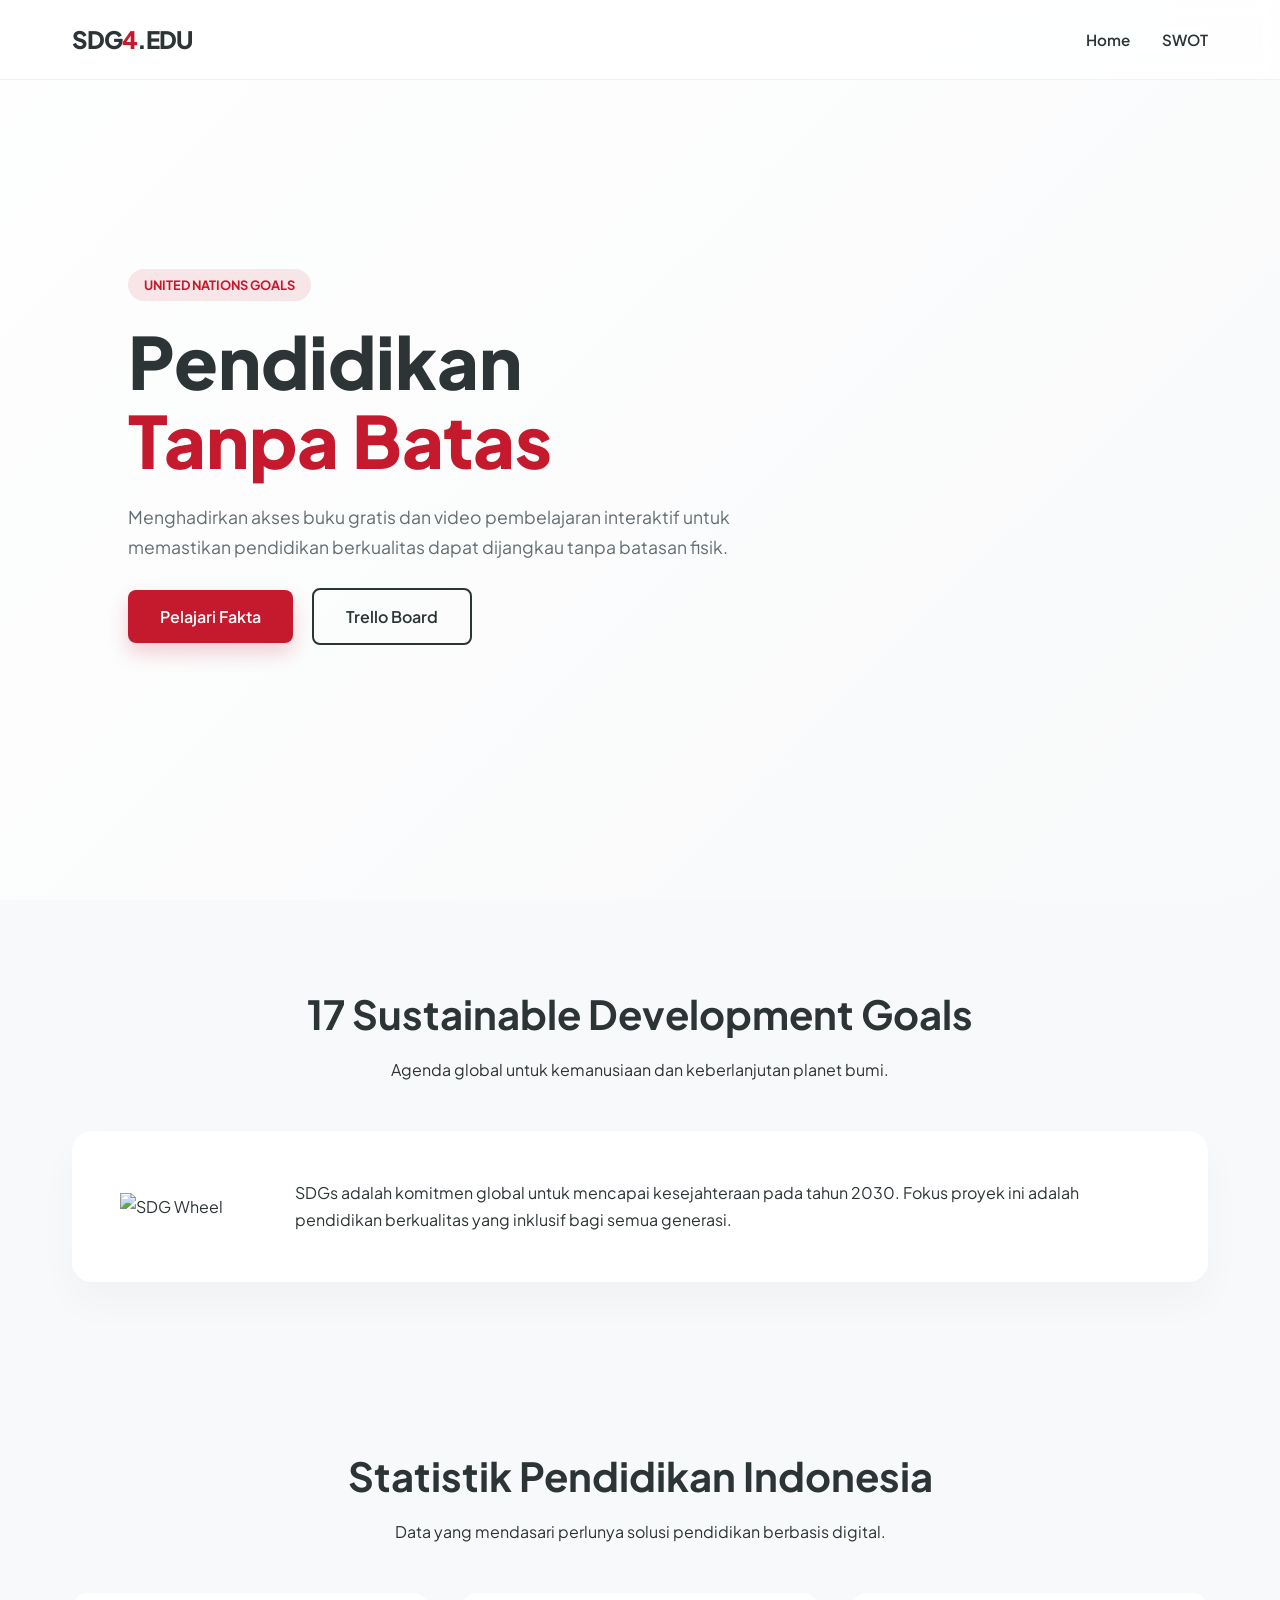
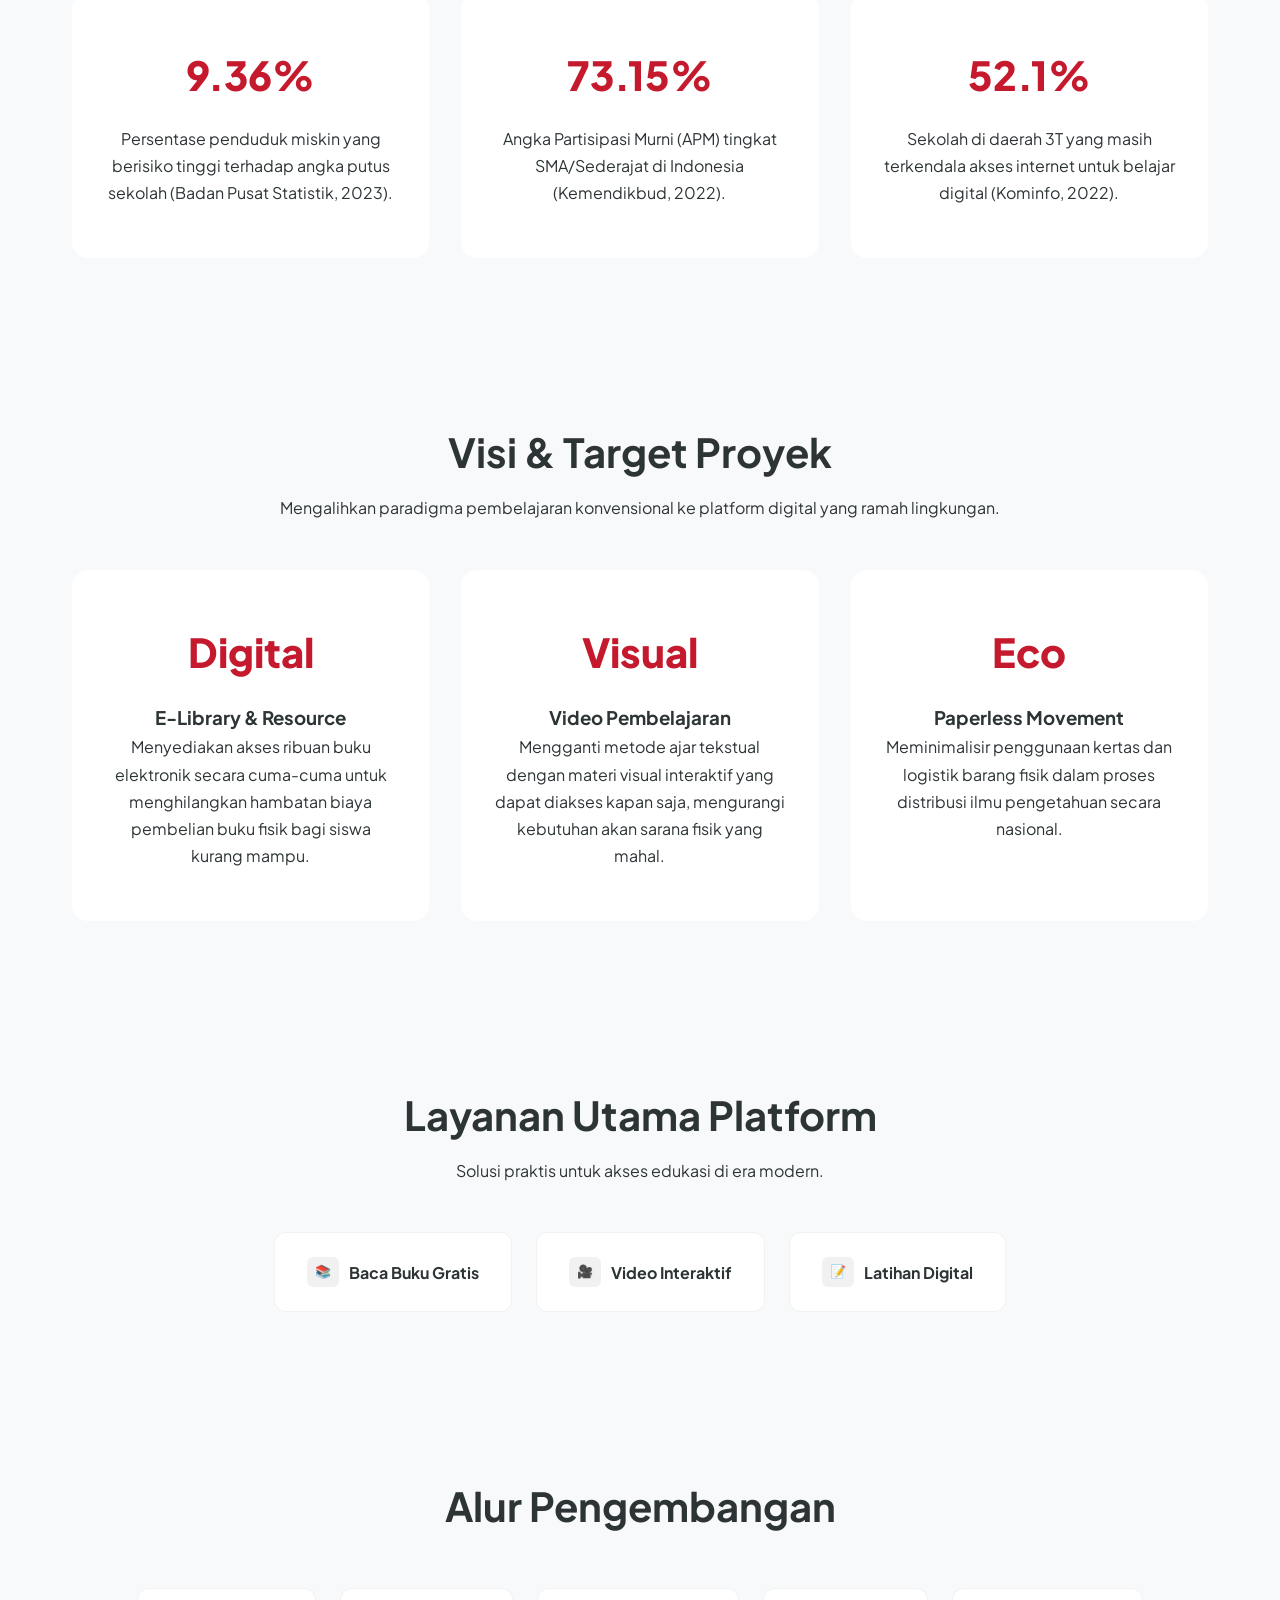
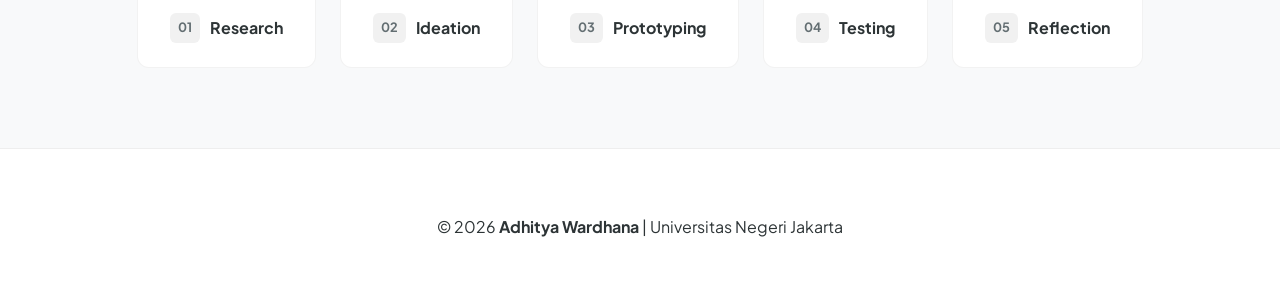
==== index.html @ 227e0009 "a" ====
<!DOCTYPE html>
<html lang="id">
<head>
    <meta charset="UTF-8">
    <meta name="viewport" content="width=device-width, initial-scale=1.0">
    <title>Proyek SDG 4 - Pendidikan Berkualitas</title>
    <link rel="stylesheet" href="style.css">
    <link href="https://fonts.googleapis.com/css2?family=Plus+Jakarta+Sans:wght@300;400;600;700;800&display=swap" rel="stylesheet">
</head>
<body>

    <header>
        <nav class="container">
            <div class="logo">SDG<span>4</span>.EDU</div>
            <ul class="nav-links">
                <li><a href="index.html">Home</a></li>
                <li><a href="swot.html">SWOT</a></li>
            </ul>
        </nav>
    </header>

    <section id="home" class="hero">
        <div class="hero-content">
            <span class="badge">United Nations Goals</span>
            <h1>Pendidikan <br><span>Tanpa Batas</span></h1>
            <p>Menghadirkan akses buku gratis dan video pembelajaran interaktif untuk memastikan pendidikan berkualitas dapat dijangkau tanpa batasan fisik.</p>
            <div class="hero-btns">
                <a href="#facts" class="btn-primary">Pelajari Fakta</a>
                <a href="https://trello.com/b/LINK_ANDA" class="btn-secondary" target="_blank">Trello Board</a>
            </div>
        </div>
    </section>

    <main class="container">
        
        <section id="about" class="sdg-overview">
            <div class="section-title">
                <h2>17 Sustainable Development Goals</h2>
                <p>Agenda global untuk kemanusiaan dan keberlanjutan planet bumi.</p>
            </div>
            <div class="sdg-card-main">
                <img src="https://sdgs.un.org/sites/default/files/2023-08/SDG_Wheel_Transparent_WEB.png" alt="SDG Wheel">
                <div class="sdg-text">
                    <p>SDGs adalah komitmen global untuk mencapai kesejahteraan pada tahun 2030. Fokus proyek ini adalah pendidikan berkualitas yang inklusif bagi semua generasi.</p>
                </div>
            </div>
        </section>

        <section id="facts" class="facts">
            <div class="section-title">
                <h2>Statistik Pendidikan Indonesia</h2>
                <p>Data yang mendasari perlunya solusi pendidikan berbasis digital.</p>
            </div>
            <div class="grid-facts">
                <div class="fact-item">
                    <span class="stat">9.36%</span>
                    <p>Persentase penduduk miskin yang berisiko tinggi terhadap angka putus sekolah (Badan Pusat Statistik, 2023).</p>
                </div>
                <div class="fact-item">
                    <span class="stat">73.15%</span>
                    <p>Angka Partisipasi Murni (APM) tingkat SMA/Sederajat di Indonesia (Kemendikbud, 2022).</p>
                </div>
                <div class="fact-item">
                    <span class="stat">52.1%</span>
                    <p>Sekolah di daerah 3T yang masih terkendala akses internet untuk belajar digital (Kominfo, 2022).</p>
                </div>
            </div>
        </section>

        <section id="focus" class="facts">
            <div class="section-title">
                <h2>Visi & Target Proyek</h2>
                <p>Mengalihkan paradigma pembelajaran konvensional ke platform digital yang ramah lingkungan.</p>
            </div>
            <div class="grid-facts">
                <div class="fact-item">
                    <span class="stat">Digital</span>
                    <h3>E-Library & Resource</h3>
                    <p>Menyediakan akses ribuan buku elektronik secara cuma-cuma untuk menghilangkan hambatan biaya pembelian buku fisik bagi siswa kurang mampu.</p>
                </div>
                <div class="fact-item">
                    <span class="stat">Visual</span>
                    <h3>Video Pembelajaran</h3>
                    <p>Mengganti metode ajar tekstual dengan materi visual interaktif yang dapat diakses kapan saja, mengurangi kebutuhan akan sarana fisik yang mahal.</p>
                </div>
                <div class="fact-item">
                    <span class="stat">Eco</span>
                    <h3>Paperless Movement</h3>
                    <p>Meminimalisir penggunaan kertas dan logistik barang fisik dalam proses distribusi ilmu pengetahuan secara nasional.</p>
                </div>
            </div>
        </section>

        <section id="library" class="project-path">
            <div class="section-title">
                <h2>Layanan Utama Platform</h2>
                <p>Solusi praktis untuk akses edukasi di era modern.</p>
            </div>
            <div class="path-links">
                <a href="#" class="path-card"><span>📚</span> Baca Buku Gratis</a>
                <a href="#" class="path-card"><span>🎥</span> Video Interaktif</a>
                <a href="#" class="path-card"><span>📝</span> Latihan Digital</a>
            </div>
        </section>

        <section id="process" class="project-path">
            <div class="section-title">
                <h2>Alur Pengembangan</h2>
            </div>
            <div class="path-links">
                <a href="#" class="path-card"><span>01</span> Research</a>
                <a href="#" class="path-card"><span>02</span> Ideation</a>
                <a href="#" class="path-card"><span>03</span> Prototyping</a>
                <a href="#" class="path-card"><span>04</span> Testing</a>
                <a href="#" class="path-card"><span>05</span> Reflection</a>
            </div>
        </section>
    </main>

    <footer>
        <p>&copy; 2026 <strong>Adhitya Wardhana</strong> | Universitas Negeri Jakarta</p>
    </footer>

</body>
</html>
---- style.css ----
:root {
    --primary-color: #c5192d; /* Warna SDG 4 */
    --secondary-color: #0079bf; /* Trello Blue */
    --dark-bg: #1a1a1a;
    --light-bg: #ffffff;
    --text-main: #2d3436;
    --text-muted: #636e72;
    --glass: rgba(255, 255, 255, 0.8);
}

* {
    margin: 0;
    padding: 0;
    box-sizing: border-box;
}

html {
    scroll-behavior: smooth;
}

body {
    font-family: 'Plus Jakarta Sans', sans-serif;
    background-color: #f8f9fa;
    color: var(--text-main);
    line-height: 1.7;
}

.container {
    max-width: 1200px;
    margin: 0 auto;
    padding: 0 2rem;
}

/* Navigation */
header {
    background: var(--glass);
    backdrop-filter: blur(10px);
    border-bottom: 1px solid rgba(0,0,0,0.05);
    padding: 1.2rem 0;
    position: fixed;
    width: 100%;
    top: 0;
    z-index: 1000;
}

nav {
    display: flex;
    justify-content: space-between;
    align-items: center;
}

.logo {
    font-weight: 800;
    font-size: 1.5rem;
    letter-spacing: -1px;
}

.logo span { color: var(--primary-color); }

.nav-links {
    display: flex;
    list-style: none;
    gap: 2rem;
}

.nav-links a {
    text-decoration: none;
    color: var(--text-main);
    font-weight: 600;
    font-size: 0.95rem;
    transition: 0.3s;
}

.nav-links a:hover { color: var(--primary-color); }

/* Hero Section */
.hero {
    height: 100vh;
    background: linear-gradient(135deg, rgba(255,255,255,0.9) 0%, rgba(248,249,250,0.8) 100%), 
                url('https://images.unsplash.com/photo-1503676260728-1c00da094a0b?auto=format&fit=crop&w=1920&q=80');
    background-size: cover;
    background-position: center;
    display: flex;
    align-items: center;
    padding-top: 80px;
}

.hero-content {
    max-width: 700px;
    margin-left: 10%;
    animation: fadeInUp 1s ease;
}

.badge {
    background: rgba(197, 25, 45, 0.1);
    color: var(--primary-color);
    padding: 0.5rem 1rem;
    border-radius: 50px;
    font-size: 0.8rem;
    font-weight: 700;
    text-transform: uppercase;
}

.hero h1 {
    font-size: 4.5rem;
    line-height: 1.1;
    margin: 1.5rem 0;
    font-weight: 800;
}

.hero h1 span { color: var(--primary-color); }

.hero p {
    font-size: 1.1rem;
    color: var(--text-muted);
    margin-bottom: 2.5rem;
}

.btn-primary {
    background: var(--primary-color);
    color: white;
    padding: 1rem 2rem;
    border-radius: 8px;
    text-decoration: none;
    font-weight: 600;
    margin-right: 1rem;
    transition: 0.3s;
    box-shadow: 0 10px 20px rgba(197, 25, 45, 0.2);
}

.btn-secondary {
    border: 2px solid var(--text-main);
    color: var(--text-main);
    padding: 1rem 2rem;
    border-radius: 8px;
    text-decoration: none;
    font-weight: 600;
    transition: 0.3s;
}

.btn-primary:hover, .btn-secondary:hover {
    transform: translateY(-3px);
    opacity: 0.9;
}

/* Sections Styling */
section { padding: 80px 0; }

.section-title {
    text-align: center;
    margin-bottom: 3rem;
}

.section-title h2 {
    font-size: 2.5rem;
    font-weight: 700;
    margin-bottom: 0.5rem;
}

/* SDG Overview Card */
.sdg-card-main {
    background: white;
    padding: 3rem;
    border-radius: 20px;
    display: flex;
    align-items: center;
    gap: 3rem;
    box-shadow: 0 20px 40px rgba(0,0,0,0.03);
}

.sdg-card-main img { width: 180px; }

/* Grid Facts */
.grid-facts {
    display: grid;
    grid-template-columns: repeat(auto-fit, minmax(300px, 1fr));
    gap: 2rem;
}

.fact-item {
    background: white;
    padding: 3rem 2rem;
    border-radius: 16px;
    text-align: center;
    border-bottom: 4px solid transparent;
    transition: 0.3s;
}

.fact-item:hover {
    border-bottom: 4px solid var(--primary-color);
    transform: translateY(-10px);
}

.stat {
    display: block;
    font-size: 2.5rem;
    font-weight: 800;
    color: var(--primary-color);
    margin-bottom: 1rem;
}

/* Project Path (Cards) */
.path-links {
    display: flex;
    flex-wrap: wrap;
    justify-content: center;
    gap: 1.5rem;
}

.path-card {
    background: #fff;
    padding: 1.5rem 2rem;
    border-radius: 12px;
    text-decoration: none;
    color: var(--text-main);
    font-weight: 700;
    display: flex;
    align-items: center;
    gap: 10px;
    transition: 0.3s;
    border: 1px solid rgba(0,0,0,0.05);
}

.path-card span {
    background: #f1f1f1;
    padding: 4px 8px;
    border-radius: 6px;
    font-size: 0.8rem;
    color: var(--text-muted);
}

.path-card:hover {
    background: var(--primary-color);
    color: white;
}

/* Footer */
footer {
    padding: 4rem 0;
    text-align: center;
    background: #fff;
    border-top: 1px solid #eee;
}

/* Animations */
@keyframes fadeInUp {
    from { opacity: 0; transform: translateY(30px); }
    to { opacity: 1; transform: translateY(0); }
}

/* Mobile Responsive */
@media (max-width: 768px) {
    .hero h1 { font-size: 3rem; }
    .hero-content { margin-left: 5%; }
    .sdg-card-main { flex-direction: column; text-align: center; }
    .nav-links { display: none; }
}
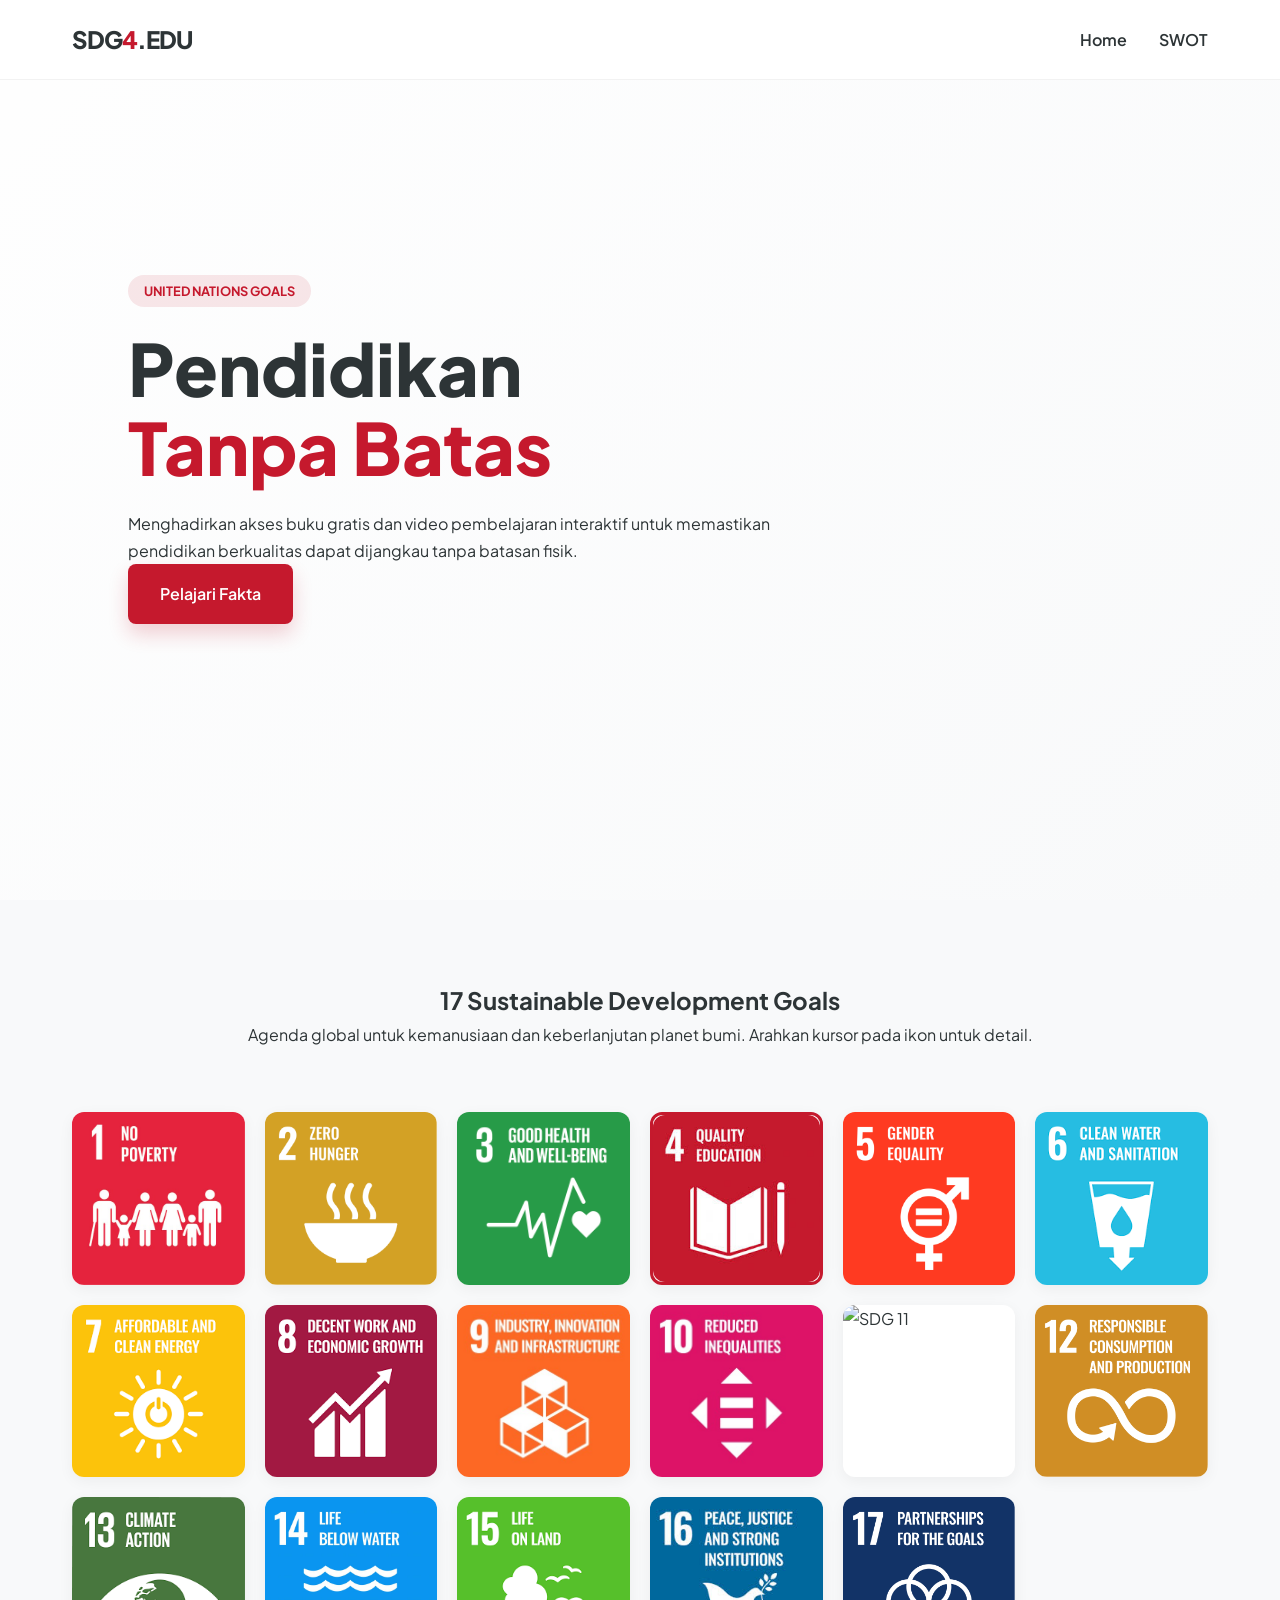
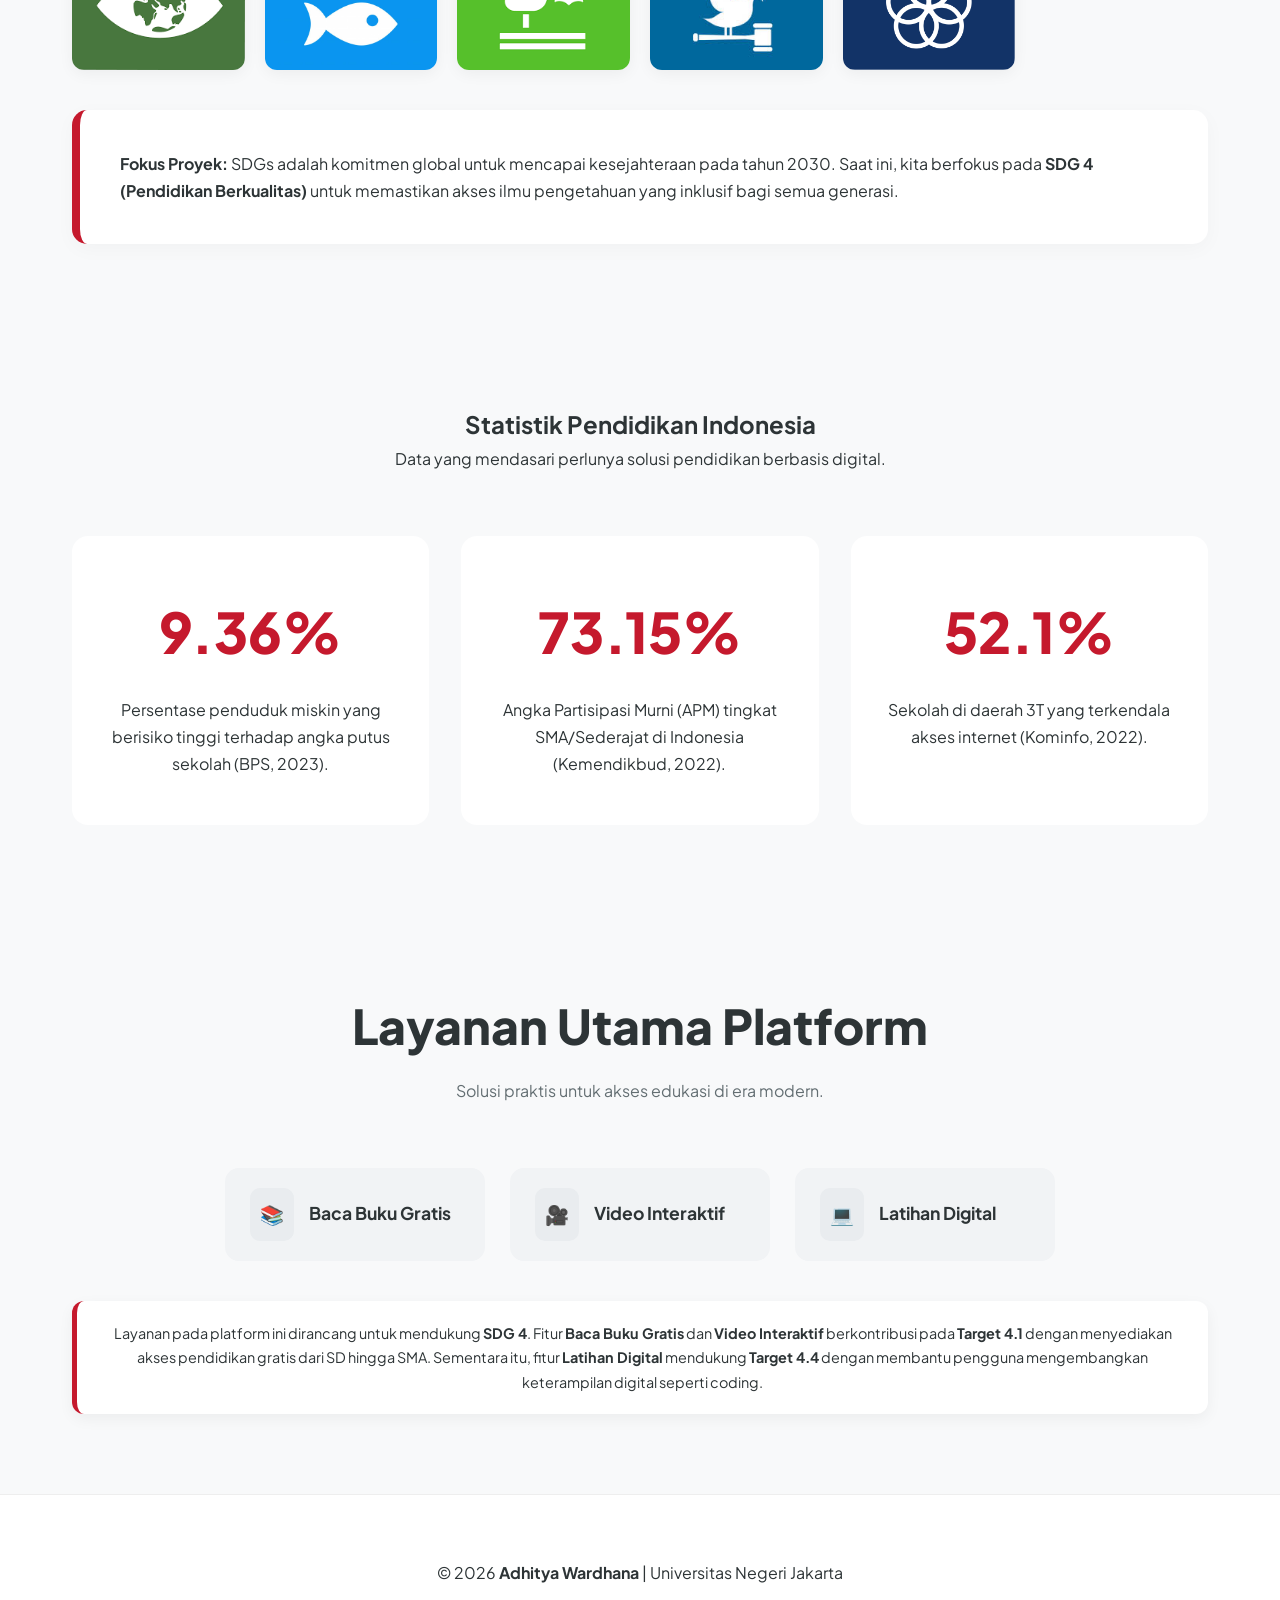
==== commit 648e078f: "80% jadi" ====
--- a/index.html
+++ b/index.html
@@ -26,7 +26,6 @@
             <p>Menghadirkan akses buku gratis dan video pembelajaran interaktif untuk memastikan pendidikan berkualitas dapat dijangkau tanpa batasan fisik.</p>
             <div class="hero-btns">
                 <a href="#facts" class="btn-primary">Pelajari Fakta</a>
-                <a href="https://trello.com/b/LINK_ANDA" class="btn-secondary" target="_blank">Trello Board</a>
             </div>
         </div>
     </section>
@@ -36,12 +35,168 @@
         <section id="about" class="sdg-overview">
             <div class="section-title">
                 <h2>17 Sustainable Development Goals</h2>
-                <p>Agenda global untuk kemanusiaan dan keberlanjutan planet bumi.</p>
-            </div>
-            <div class="sdg-card-main">
-                <img src="https://sdgs.un.org/sites/default/files/2023-08/SDG_Wheel_Transparent_WEB.png" alt="SDG Wheel">
+                <p>Agenda global untuk kemanusiaan dan keberlanjutan planet bumi. Arahkan kursor pada ikon untuk detail.</p>
+            </div>
+            
+            <div class="sdg-grid">
+                <div class="sdg-icon-card">
+                    <div class="sdg-icon-wrapper">
+                        <img src="sdg1.png" alt="SDG 1">
+                        <div class="sdg-card-overlay">
+                            <span>01</span>
+                            <p>Mengakhiri kemiskinan dalam segala bentuk di seluruh dunia.</p>
+                        </div>
+                    </div>
+                </div>
+                <div class="sdg-icon-card">
+                    <div class="sdg-icon-wrapper">
+                        <img src="sdg2.png" alt="SDG 2">
+                        <div class="sdg-card-overlay">
+                            <span>02</span>
+                            <p>Mengakhiri kelaparan, mencapai ketahanan pangan dan gizi.</p>
+                        </div>
+                    </div>
+                </div>
+                <div class="sdg-icon-card">
+                    <div class="sdg-icon-wrapper">
+                        <img src="sdg3.png" alt="SDG 3">
+                        <div class="sdg-card-overlay">
+                            <span>03</span>
+                            <p>Menjamin kehidupan sehat dan kesejahteraan bagi semua usia.</p>
+                        </div>
+                    </div>
+                </div>
+                <div class="sdg-icon-card active-sdg">
+                    <div class="sdg-icon-wrapper">
+                        <img src="sdg4.png" alt="SDG 4">
+                        <div class="sdg-card-overlay">
+                            <span>04</span>
+                            <p>Menjamin pendidikan berkualitas yang inklusif dan merata.</p>
+                        </div>
+                    </div>
+                </div>
+                <div class="sdg-icon-card">
+                    <div class="sdg-icon-wrapper">
+                        <img src="sdg5.png" alt="SDG 5">
+                        <div class="sdg-card-overlay">
+                            <span>05</span>
+                            <p>Mencapai kesetaraan gender dan memberdayakan perempuan.</p>
+                        </div>
+                    </div>
+                </div>
+                <div class="sdg-icon-card">
+                    <div class="sdg-icon-wrapper">
+                        <img src="sdg6.png" alt="SDG 6">
+                        <div class="sdg-card-overlay">
+                            <span>06</span>
+                            <p>Menjamin ketersediaan air bersih dan sanitasi berkelanjutan.</p>
+                        </div>
+                    </div>
+                </div>
+                <div class="sdg-icon-card">
+                    <div class="sdg-icon-wrapper">
+                        <img src="sdg7.png" alt="SDG 7">
+                        <div class="sdg-card-overlay">
+                            <span>07</span>
+                            <p>Menjamin akses energi yang terjangkau dan bersih.</p>
+                        </div>
+                    </div>
+                </div>
+                <div class="sdg-icon-card">
+                    <div class="sdg-icon-wrapper">
+                        <img src="sdg8.png" alt="SDG 8">
+                        <div class="sdg-card-overlay">
+                            <span>08</span>
+                            <p>Mendukung pertumbuhan ekonomi dan pekerjaan layak.</p>
+                        </div>
+                    </div>
+                </div>
+                <div class="sdg-icon-card">
+                    <div class="sdg-icon-wrapper">
+                        <img src="sdg9.png" alt="SDG 9">
+                        <div class="sdg-card-overlay">
+                            <span>09</span>
+                            <p>Membangun infrastruktur kuat dan mendukung inovasi.</p>
+                        </div>
+                    </div>
+                </div>
+                <div class="sdg-icon-card">
+                    <div class="sdg-icon-wrapper">
+                        <img src="sdg10.png" alt="SDG 10">
+                        <div class="sdg-card-overlay">
+                            <span>10</span>
+                            <p>Mengurangi kesenjangan di dalam dan antarnegara.</p>
+                        </div>
+                    </div>
+                </div>
+                <div class="sdg-icon-card">
+                    <div class="sdg-icon-wrapper">
+                        <img src="sdg11.png" alt="SDG 11">
+                        <div class="sdg-card-overlay">
+                            <span>11</span>
+                            <p>Menjadikan kota aman, tangguh, dan berkelanjutan.</p>
+                        </div>
+                    </div>
+                </div>
+                <div class="sdg-icon-card">
+                    <div class="sdg-icon-wrapper">
+                        <img src="sdg12.png" alt="SDG 12">
+                        <div class="sdg-card-overlay">
+                            <span>12</span>
+                            <p>Menjamin pola konsumsi dan produksi bertanggung jawab.</p>
+                        </div>
+                    </div>
+                </div>
+                <div class="sdg-icon-card">
+                    <div class="sdg-icon-wrapper">
+                        <img src="sdg13.png" alt="SDG 13">
+                        <div class="sdg-card-overlay">
+                            <span>13</span>
+                            <p>Mengambil tindakan cepat mengatasi perubahan iklim.</p>
+                        </div>
+                    </div>
+                </div>
+                <div class="sdg-icon-card">
+                    <div class="sdg-icon-wrapper">
+                        <img src="sdg14.png" alt="SDG 14">
+                        <div class="sdg-card-overlay">
+                            <span>14</span>
+                            <p>Melestarikan dan menjaga ekosistem lautan.</p>
+                        </div>
+                    </div>
+                </div>
+                <div class="sdg-icon-card">
+                    <div class="sdg-icon-wrapper">
+                        <img src="sdg15.png" alt="SDG 15">
+                        <div class="sdg-card-overlay">
+                            <span>15</span>
+                            <p>Mengelola hutan berkelanjutan dan menjaga daratan.</p>
+                        </div>
+                    </div>
+                </div>
+                <div class="sdg-icon-card">
+                    <div class="sdg-icon-wrapper">
+                        <img src="sdg16.png" alt="SDG 16">
+                        <div class="sdg-card-overlay">
+                            <span>16</span>
+                            <p>Mendukung masyarakat damai dan keadilan bagi semua.</p>
+                        </div>
+                    </div>
+                </div>
+                <div class="sdg-icon-card">
+                    <div class="sdg-icon-wrapper">
+                        <img src="sdg17.png" alt="SDG 17">
+                        <div class="sdg-card-overlay">
+                            <span>17</span>
+                            <p>Memperkuat kemitraan global untuk tujuan bersama.</p>
+                        </div>
+                    </div>
+                </div>
+            </div>
+
+            <div class="sdg-card-main focus-description">
                 <div class="sdg-text">
-                    <p>SDGs adalah komitmen global untuk mencapai kesejahteraan pada tahun 2030. Fokus proyek ini adalah pendidikan berkualitas yang inklusif bagi semua generasi.</p>
+                    <p><strong>Fokus Proyek:</strong> SDGs adalah komitmen global untuk mencapai kesejahteraan pada tahun 2030. Saat ini, kita berfokus pada <strong>SDG 4 (Pendidikan Berkualitas)</strong> untuk memastikan akses ilmu pengetahuan yang inklusif bagi semua generasi.</p>
                 </div>
             </div>
         </section>
@@ -54,7 +209,7 @@
             <div class="grid-facts">
                 <div class="fact-item">
                     <span class="stat">9.36%</span>
-                    <p>Persentase penduduk miskin yang berisiko tinggi terhadap angka putus sekolah (Badan Pusat Statistik, 2023).</p>
+                    <p>Persentase penduduk miskin yang berisiko tinggi terhadap angka putus sekolah (BPS, 2023).</p>
                 </div>
                 <div class="fact-item">
                     <span class="stat">73.15%</span>
@@ -62,59 +217,54 @@
                 </div>
                 <div class="fact-item">
                     <span class="stat">52.1%</span>
-                    <p>Sekolah di daerah 3T yang masih terkendala akses internet untuk belajar digital (Kominfo, 2022).</p>
+                    <p>Sekolah di daerah 3T yang terkendala akses internet (Kominfo, 2022).</p>
                 </div>
             </div>
         </section>
-
-        <section id="focus" class="facts">
-            <div class="section-title">
-                <h2>Visi & Target Proyek</h2>
-                <p>Mengalihkan paradigma pembelajaran konvensional ke platform digital yang ramah lingkungan.</p>
-            </div>
-            <div class="grid-facts">
-                <div class="fact-item">
-                    <span class="stat">Digital</span>
-                    <h3>E-Library & Resource</h3>
-                    <p>Menyediakan akses ribuan buku elektronik secara cuma-cuma untuk menghilangkan hambatan biaya pembelian buku fisik bagi siswa kurang mampu.</p>
-                </div>
-                <div class="fact-item">
-                    <span class="stat">Visual</span>
-                    <h3>Video Pembelajaran</h3>
-                    <p>Mengganti metode ajar tekstual dengan materi visual interaktif yang dapat diakses kapan saja, mengurangi kebutuhan akan sarana fisik yang mahal.</p>
-                </div>
-                <div class="fact-item">
-                    <span class="stat">Eco</span>
-                    <h3>Paperless Movement</h3>
-                    <p>Meminimalisir penggunaan kertas dan logistik barang fisik dalam proses distribusi ilmu pengetahuan secara nasional.</p>
-                </div>
-            </div>
-        </section>
-
-        <section id="library" class="project-path">
-            <div class="section-title">
-                <h2>Layanan Utama Platform</h2>
-                <p>Solusi praktis untuk akses edukasi di era modern.</p>
-            </div>
-            <div class="path-links">
-                <a href="#" class="path-card"><span>📚</span> Baca Buku Gratis</a>
-                <a href="#" class="path-card"><span>🎥</span> Video Interaktif</a>
-                <a href="#" class="path-card"><span>📝</span> Latihan Digital</a>
-            </div>
-        </section>
-
-        <section id="process" class="project-path">
-            <div class="section-title">
-                <h2>Alur Pengembangan</h2>
-            </div>
-            <div class="path-links">
-                <a href="#" class="path-card"><span>01</span> Research</a>
-                <a href="#" class="path-card"><span>02</span> Ideation</a>
-                <a href="#" class="path-card"><span>03</span> Prototyping</a>
-                <a href="#" class="path-card"><span>04</span> Testing</a>
-                <a href="#" class="path-card"><span>05</span> Reflection</a>
-            </div>
-        </section>
+        <section class="services">
+    <div class="section-title">
+        <h2>Layanan Utama Platform</h2>
+        <p>Solusi praktis untuk akses edukasi di era modern.</p>
+    </div>
+
+    <div class="services-grid">
+
+        <!-- CARD 1 -->
+        <div class="service-card">
+            <div class="icon">📚</div>
+            <h3>Baca Buku Gratis</h3>
+            <p>Mendukung Target 4.1: akses pendidikan gratis.</p>
+        </div>
+
+        <!-- CARD 2 -->
+        <div class="service-card">
+            <div class="icon">🎥</div>
+            <h3>Video Interaktif</h3>
+            <p>Pembelajaran SD hingga SMA secara gratis.</p>
+        </div>
+
+        <!-- CARD 3 -->
+        <div class="service-card">
+            <div class="icon">💻</div>
+            <h3>Latihan Digital</h3>
+            <p>Mendukung Target 4.4: skill coding & digital.</p>
+        </div>
+
+    </div>
+
+    <!-- TARGET INFO -->
+    <div class="target-info">
+    <p>
+        Layanan pada platform ini dirancang untuk mendukung <strong>SDG 4</strong>. 
+        Fitur <strong>Baca Buku Gratis</strong> dan <strong>Video Interaktif</strong> 
+        berkontribusi pada <strong>Target 4.1</strong> dengan menyediakan akses 
+        pendidikan gratis dari SD hingga SMA. Sementara itu, fitur 
+        <strong>Latihan Digital</strong> mendukung <strong>Target 4.4</strong> 
+        dengan membantu pengguna mengembangkan keterampilan digital seperti coding.
+    </p>
+    </div>  
+</section>
+
     </main>
 
     <footer>
--- a/style.css
+++ b/style.css
@@ -1,13 +1,15 @@
+/* --- Root Variables --- */
 :root {
-    --primary-color: #c5192d; /* Warna SDG 4 */
-    --secondary-color: #0079bf; /* Trello Blue */
+    --primary-color: #c5192d;
+    --secondary-color: #0079bf;
     --dark-bg: #1a1a1a;
-    --light-bg: #ffffff;
+    --light-bg: #f8f9fa;
     --text-main: #2d3436;
     --text-muted: #636e72;
-    --glass: rgba(255, 255, 255, 0.8);
-}
-
+    --glass: rgba(255, 255, 255, 0.85);
+}
+
+/* --- Global Reset --- */
 * {
     margin: 0;
     padding: 0;
@@ -20,9 +22,10 @@
 
 body {
     font-family: 'Plus Jakarta Sans', sans-serif;
-    background-color: #f8f9fa;
+    background-color: var(--light-bg);
     color: var(--text-main);
     line-height: 1.7;
+    overflow-x: hidden;
 }
 
 .container {
@@ -31,7 +34,7 @@
     padding: 0 2rem;
 }
 
-/* Navigation */
+/* --- Navigation --- */
 header {
     background: var(--glass);
     backdrop-filter: blur(10px);
@@ -67,13 +70,12 @@
     text-decoration: none;
     color: var(--text-main);
     font-weight: 600;
-    font-size: 0.95rem;
     transition: 0.3s;
 }
 
 .nav-links a:hover { color: var(--primary-color); }
 
-/* Hero Section */
+/* --- Hero Section --- */
 .hero {
     height: 100vh;
     background: linear-gradient(135deg, rgba(255,255,255,0.9) 0%, rgba(248,249,250,0.8) 100%), 
@@ -82,7 +84,6 @@
     background-position: center;
     display: flex;
     align-items: center;
-    padding-top: 80px;
 }
 
 .hero-content {
@@ -110,12 +111,6 @@
 
 .hero h1 span { color: var(--primary-color); }
 
-.hero p {
-    font-size: 1.1rem;
-    color: var(--text-muted);
-    margin-bottom: 2.5rem;
-}
-
 .btn-primary {
     background: var(--primary-color);
     color: white;
@@ -123,9 +118,10 @@
     border-radius: 8px;
     text-decoration: none;
     font-weight: 600;
+    display: inline-block;
+    box-shadow: 0 10px 20px rgba(197, 25, 45, 0.2);
     margin-right: 1rem;
     transition: 0.3s;
-    box-shadow: 0 10px 20px rgba(197, 25, 45, 0.2);
 }
 
 .btn-secondary {
@@ -135,42 +131,114 @@
     border-radius: 8px;
     text-decoration: none;
     font-weight: 600;
+    display: inline-block;
     transition: 0.3s;
 }
 
 .btn-primary:hover, .btn-secondary:hover {
     transform: translateY(-3px);
-    opacity: 0.9;
-}
-
-/* Sections Styling */
+}
+
+/* --- SDG GRID --- */
+.sdg-grid {
+    display: grid;
+    grid-template-columns: repeat(auto-fit, minmax(160px, 1fr));
+    gap: 20px;
+    margin: 40px 0;
+}
+
+.sdg-icon-card {
+    position: relative;
+    border-radius: 12px;
+    overflow: visible; /* penting untuk tooltip */
+    background: #fff;
+    box-shadow: 0 4px 15px rgba(0,0,0,0.05);
+    transition: 0.3s ease;
+}
+
+.sdg-icon-wrapper img {
+    width: 100%;
+    display: block;
+    border-radius: 12px;
+}
+
+/* --- TOOLTIP HOVER --- */
+.sdg-card-overlay {
+    position: absolute;
+    bottom: 110%;
+    left: 50%;
+    transform: translateX(-50%) translateY(10px);
+    
+    background: rgba(26, 32, 44, 0.9);
+    backdrop-filter: blur(6px);
+    color: white;
+    padding: 10px 14px;
+    border-radius: 8px;
+    width: 180px;
+    
+    opacity: 0;
+    pointer-events: none;
+    transition: all 0.25s ease;
+
+    font-size: 0.75rem;
+    text-align: center;
+    z-index: 10;
+}
+
+/* panah tooltip */
+.sdg-card-overlay::after {
+    content: "";
+    position: absolute;
+    top: 100%;
+    left: 50%;
+    transform: translateX(-50%);
+    
+    border-width: 6px;
+    border-style: solid;
+    border-color: rgba(26, 32, 44, 0.9) transparent transparent transparent;
+}
+
+.sdg-card-overlay span {
+    font-size: 1.2rem;
+    font-weight: 800;
+    color: var(--primary-color);
+    display: block;
+    margin-bottom: 5px;
+}
+
+/* hover effect */
+.sdg-icon-card:hover .sdg-card-overlay {
+    opacity: 1;
+    transform: translateX(-50%) translateY(0);
+}
+
+.sdg-icon-card:hover {
+    transform: translateY(-8px) scale(1.03);
+    box-shadow: 0 12px 25px rgba(0,0,0,0.15);
+}
+
+/* --- ACTIVE SDG --- */
+.active-sdg {
+    border: 3px solid var(--primary-color);
+}
+
+.focus-description {
+    background: #fff;
+    padding: 2.5rem;
+    border-radius: 15px;
+    border-left: 8px solid var(--primary-color);
+    box-shadow: 0 5px 20px rgba(0,0,0,0.03);
+    margin-top: 2rem;
+}
+
+/* --- Statistics --- */
 section { padding: 80px 0; }
 
 .section-title {
     text-align: center;
-    margin-bottom: 3rem;
-}
-
-.section-title h2 {
-    font-size: 2.5rem;
-    font-weight: 700;
-    margin-bottom: 0.5rem;
-}
-
-/* SDG Overview Card */
-.sdg-card-main {
-    background: white;
-    padding: 3rem;
-    border-radius: 20px;
-    display: flex;
-    align-items: center;
-    gap: 3rem;
-    box-shadow: 0 20px 40px rgba(0,0,0,0.03);
-}
-
-.sdg-card-main img { width: 180px; }
-
-/* Grid Facts */
+    margin-bottom: 4rem;
+}
+
 .grid-facts {
     display: grid;
     grid-template-columns: repeat(auto-fit, minmax(300px, 1fr));
@@ -182,59 +250,20 @@
     padding: 3rem 2rem;
     border-radius: 16px;
     text-align: center;
-    border-bottom: 4px solid transparent;
     transition: 0.3s;
 }
 
-.fact-item:hover {
-    border-bottom: 4px solid var(--primary-color);
-    transform: translateY(-10px);
-}
+.fact-item:hover { transform: translateY(-10px); }
 
 .stat {
     display: block;
-    font-size: 2.5rem;
+    font-size: 3.5rem;
     font-weight: 800;
     color: var(--primary-color);
     margin-bottom: 1rem;
 }
 
-/* Project Path (Cards) */
-.path-links {
-    display: flex;
-    flex-wrap: wrap;
-    justify-content: center;
-    gap: 1.5rem;
-}
-
-.path-card {
-    background: #fff;
-    padding: 1.5rem 2rem;
-    border-radius: 12px;
-    text-decoration: none;
-    color: var(--text-main);
-    font-weight: 700;
-    display: flex;
-    align-items: center;
-    gap: 10px;
-    transition: 0.3s;
-    border: 1px solid rgba(0,0,0,0.05);
-}
-
-.path-card span {
-    background: #f1f1f1;
-    padding: 4px 8px;
-    border-radius: 6px;
-    font-size: 0.8rem;
-    color: var(--text-muted);
-}
-
-.path-card:hover {
-    background: var(--primary-color);
-    color: white;
-}
-
-/* Footer */
+/* --- Footer --- */
 footer {
     padding: 4rem 0;
     text-align: center;
@@ -242,16 +271,122 @@
     border-top: 1px solid #eee;
 }
 
-/* Animations */
+/* --- Animations --- */
 @keyframes fadeInUp {
     from { opacity: 0; transform: translateY(30px); }
     to { opacity: 1; transform: translateY(0); }
 }
 
-/* Mobile Responsive */
+/* --- Responsive --- */
 @media (max-width: 768px) {
-    .hero h1 { font-size: 3rem; }
+    .hero h1 { font-size: 2.8rem; }
     .hero-content { margin-left: 5%; }
-    .sdg-card-main { flex-direction: column; text-align: center; }
     .nav-links { display: none; }
+
+    .sdg-grid {
+        grid-template-columns: repeat(2, 1fr);
+        gap: 12px;
+    }
+}
+
+/* --- SERVICES --- */
+.services {
+    padding: 80px 0;
+    text-align: center;
+}
+
+.services .section-title h2 {
+    font-size: 3rem;
+    font-weight: 800;
+}
+
+.services .section-title p {
+    color: var(--text-muted);
+    margin: 10px 0 40px;
+}
+
+/* GRID */
+.services-grid {
+    display: flex;
+    justify-content: center;
+    gap: 25px;
+    flex-wrap: wrap;
+}
+
+/* CARD BASE */
+.service-card {
+    display: flex;
+    align-items: center;
+    gap: 15px;
+
+    background: #f1f3f5;
+    padding: 20px 25px;
+    border-radius: 14px;
+    min-width: 260px;
+
+    transition: all 0.3s ease;
+    cursor: pointer;
+}
+
+/* ICON */
+.service-card .icon {
+    background: #e9ecef;
+    padding: 10px;
+    border-radius: 10px;
+    font-size: 1.2rem;
+}
+
+/* TEXT */
+.service-card h3 {
+    font-size: 1.1rem;
+    font-weight: 700;
+}
+
+.service-card p {
+    display: none; /* biar clean kayak gambar */
+}
+
+/* HOVER EFFECT (JADI MERAH) */
+.service-card:hover {
+    background: var(--primary-color);
+    color: white;
+    transform: translateY(-5px);
+}
+
+/* ICON SAAT HOVER */
+.service-card:hover .icon {
+    background: white;
+}
+
+/* ACTIVE DEFAULT (kayak gambar kiri merah) */
+.service-card.active {
+    background: var(--primary-color);
+    color: white;
+}
+
+.service-card.active .icon {
+    background: white;
+}
+
+/* TARGET INFO */
+.target-info {
+    margin-top: 40px;
+    background: #fff;
+    padding: 20px;
+    border-radius: 12px;
+    border-left: 5px solid var(--primary-color);
+    box-shadow: 0 5px 15px rgba(0,0,0,0.05);
+    font-size: 0.9rem;
+}
+
+/* RESPONSIVE */
+@media (max-width: 768px) {
+    .services .section-title h2 {
+        font-size: 2rem;
+    }
+
+    .service-card {
+        width: 100%;
+        justify-content: center;
+    }
 }
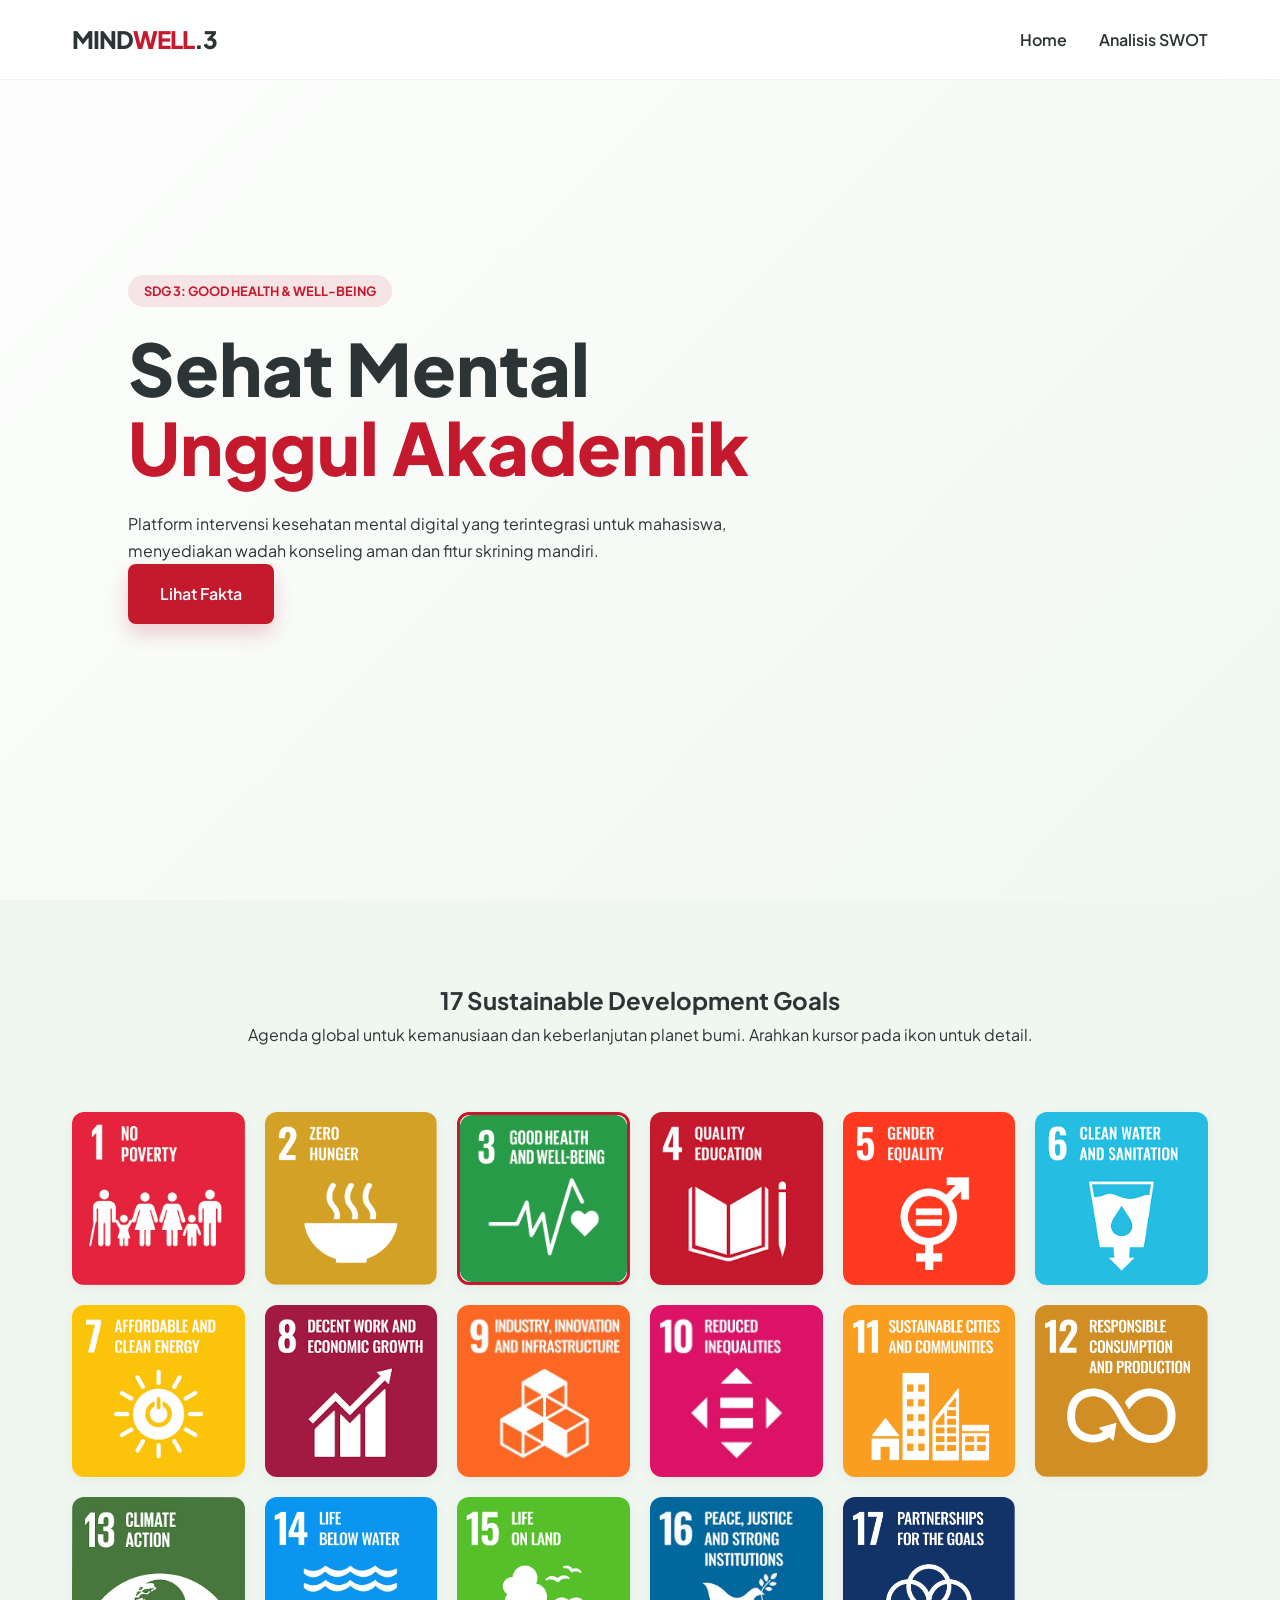
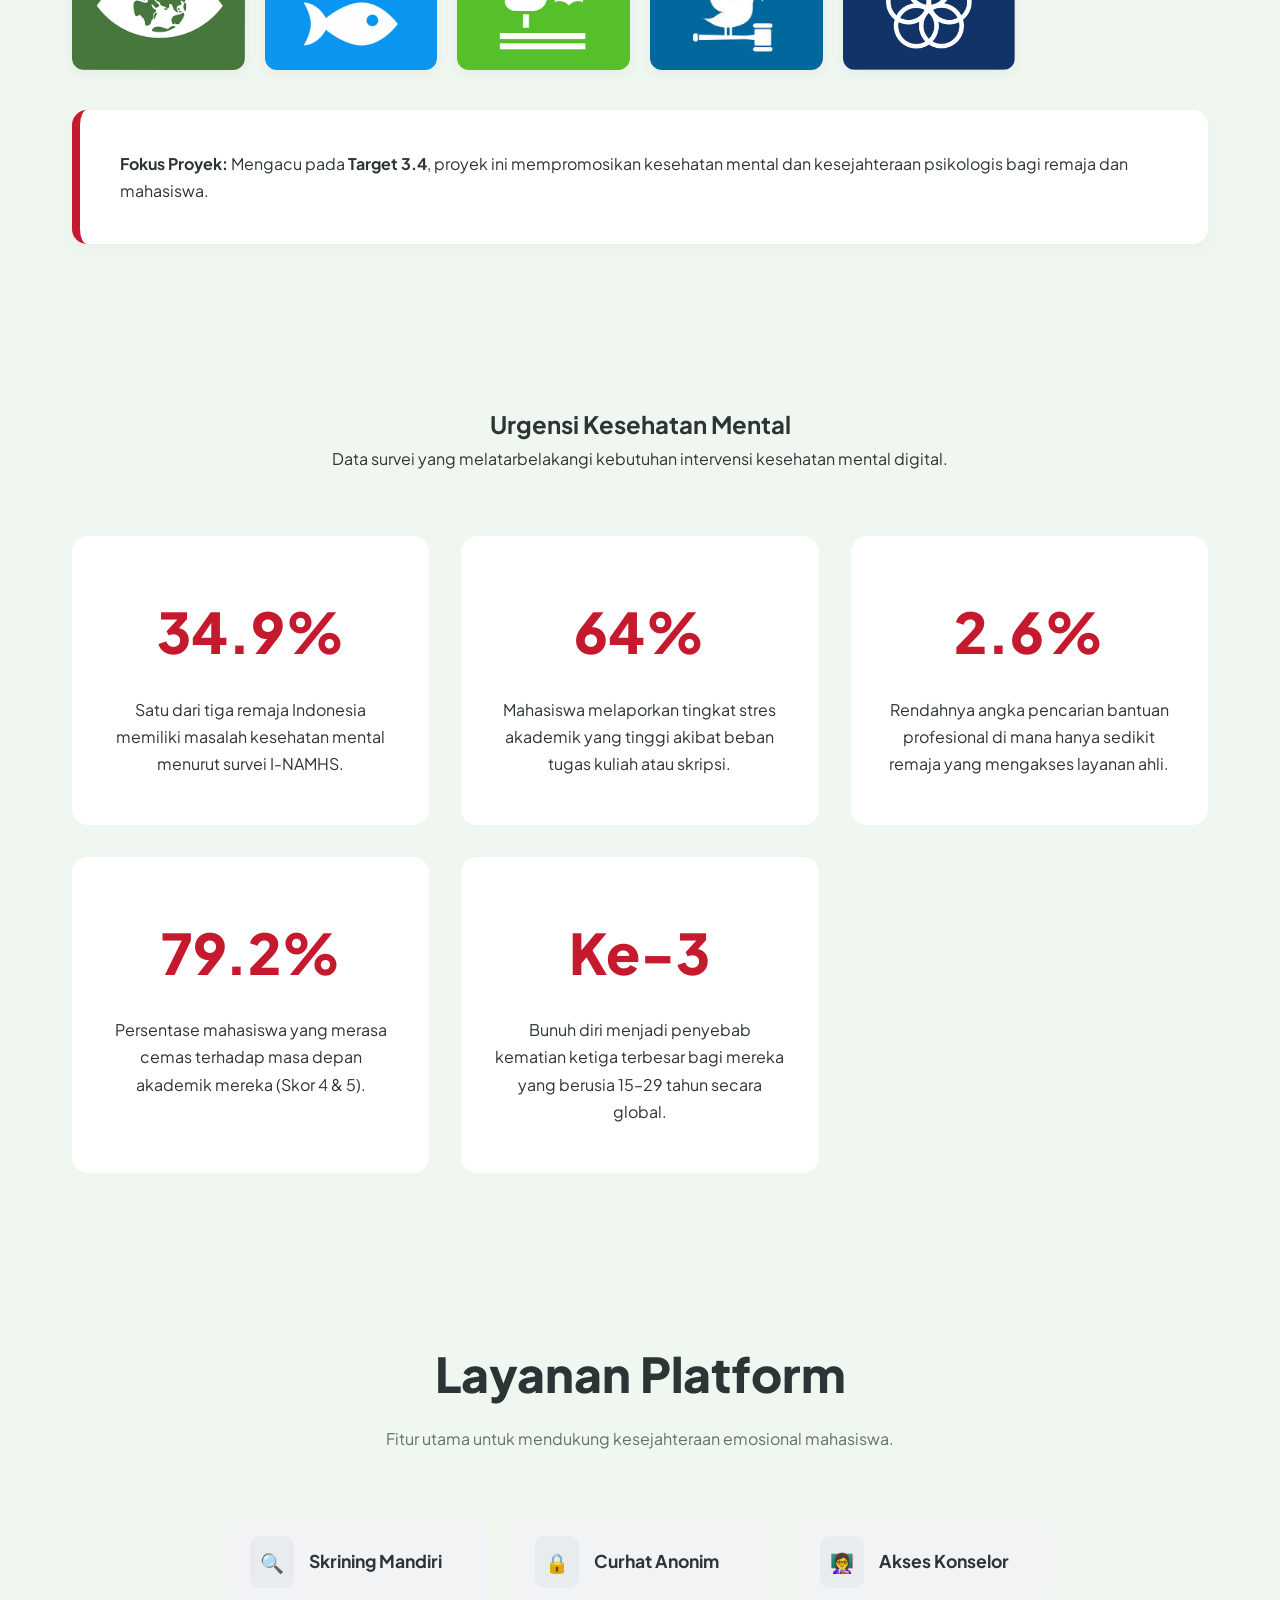
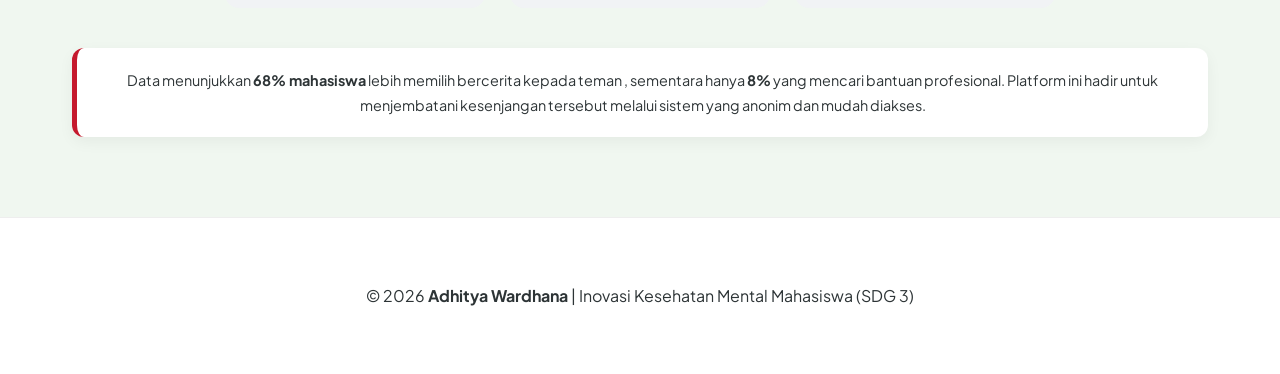
==== commit 27dcb70a: "ubah sdg dan isi kontennya" ====
--- a/index.html
+++ b/index.html
@@ -3,7 +3,7 @@
 <head>
     <meta charset="UTF-8">
     <meta name="viewport" content="width=device-width, initial-scale=1.0">
-    <title>Proyek SDG 4 - Pendidikan Berkualitas</title>
+    <title>Proyek SDG 3 - Kesehatan Mental Mahasiswa</title>
     <link rel="stylesheet" href="style.css">
     <link href="https://fonts.googleapis.com/css2?family=Plus+Jakarta+Sans:wght@300;400;600;700;800&display=swap" rel="stylesheet">
 </head>
@@ -11,21 +11,21 @@
 
     <header>
         <nav class="container">
-            <div class="logo">SDG<span>4</span>.EDU</div>
+            <div class="logo">MIND<span>WELL</span>.3</div>
             <ul class="nav-links">
                 <li><a href="index.html">Home</a></li>
-                <li><a href="swot.html">SWOT</a></li>
+                <li><a href="swot.html">Analisis SWOT</a></li>
             </ul>
         </nav>
     </header>
 
     <section id="home" class="hero">
         <div class="hero-content">
-            <span class="badge">United Nations Goals</span>
-            <h1>Pendidikan <br><span>Tanpa Batas</span></h1>
-            <p>Menghadirkan akses buku gratis dan video pembelajaran interaktif untuk memastikan pendidikan berkualitas dapat dijangkau tanpa batasan fisik.</p>
+            <span class="badge">SDG 3: Good Health & Well-Being</span>
+            <h1>Sehat Mental <br><span>Unggul Akademik</span></h1>
+            <p>Platform intervensi kesehatan mental digital yang terintegrasi untuk mahasiswa, menyediakan wadah konseling aman dan fitur skrining mandiri.</p>
             <div class="hero-btns">
-                <a href="#facts" class="btn-primary">Pelajari Fakta</a>
+                <a href="#facts" class="btn-primary">Lihat Fakta</a>
             </div>
         </div>
     </section>
@@ -57,7 +57,7 @@
                         </div>
                     </div>
                 </div>
-                <div class="sdg-icon-card">
+                <div class="sdg-icon-card active-sdg">
                     <div class="sdg-icon-wrapper">
                         <img src="sdg3.png" alt="SDG 3">
                         <div class="sdg-card-overlay">
@@ -66,7 +66,7 @@
                         </div>
                     </div>
                 </div>
-                <div class="sdg-icon-card active-sdg">
+                <div class="sdg-icon-card">
                     <div class="sdg-icon-wrapper">
                         <img src="sdg4.png" alt="SDG 4">
                         <div class="sdg-card-overlay">
@@ -196,79 +196,82 @@
 
             <div class="sdg-card-main focus-description">
                 <div class="sdg-text">
-                    <p><strong>Fokus Proyek:</strong> SDGs adalah komitmen global untuk mencapai kesejahteraan pada tahun 2030. Saat ini, kita berfokus pada <strong>SDG 4 (Pendidikan Berkualitas)</strong> untuk memastikan akses ilmu pengetahuan yang inklusif bagi semua generasi.</p>
+                    <p><strong>Fokus Proyek:</strong> Mengacu pada <strong>Target 3.4</strong>, proyek ini mempromosikan kesehatan mental dan kesejahteraan psikologis bagi remaja dan mahasiswa.</p>
                 </div>
             </div>
         </section>
 
         <section id="facts" class="facts">
             <div class="section-title">
-                <h2>Statistik Pendidikan Indonesia</h2>
-                <p>Data yang mendasari perlunya solusi pendidikan berbasis digital.</p>
-            </div>
+                <h2>Urgensi Kesehatan Mental</h2>
+                <p>Data survei yang melatarbelakangi kebutuhan intervensi kesehatan mental digital.</p>
+            </div>
+
             <div class="grid-facts">
                 <div class="fact-item">
-                    <span class="stat">9.36%</span>
-                    <p>Persentase penduduk miskin yang berisiko tinggi terhadap angka putus sekolah (BPS, 2023).</p>
-                </div>
-                <div class="fact-item">
-                    <span class="stat">73.15%</span>
-                    <p>Angka Partisipasi Murni (APM) tingkat SMA/Sederajat di Indonesia (Kemendikbud, 2022).</p>
-                </div>
-                <div class="fact-item">
-                    <span class="stat">52.1%</span>
-                    <p>Sekolah di daerah 3T yang terkendala akses internet (Kominfo, 2022).</p>
+                    <span class="stat">34.9%</span>
+                    <p>Satu dari tiga remaja Indonesia memiliki masalah kesehatan mental menurut survei I-NAMHS.</p>
+                </div>
+
+                <div class="fact-item">
+                    <span class="stat">64%</span>
+                    <p>Mahasiswa melaporkan tingkat stres akademik yang tinggi akibat beban tugas kuliah atau skripsi.</p>
+                </div>
+
+                <div class="fact-item">
+                    <span class="stat">2.6%</span>
+                    <p>Rendahnya angka pencarian bantuan profesional di mana hanya sedikit remaja yang mengakses layanan ahli.</p>
+                </div>
+
+                <div class="fact-item">
+                    <span class="stat">79.2%</span>
+                    <p>Persentase mahasiswa yang merasa cemas terhadap masa depan akademik mereka (Skor 4 & 5).</p>
+                </div>
+
+                <div class="fact-item">
+                    <span class="stat">Ke-3</span>
+                    <p>Bunuh diri menjadi penyebab kematian ketiga terbesar bagi mereka yang berusia 15–29 tahun secara global.</p>
                 </div>
             </div>
         </section>
+
         <section class="services">
-    <div class="section-title">
-        <h2>Layanan Utama Platform</h2>
-        <p>Solusi praktis untuk akses edukasi di era modern.</p>
-    </div>
-
-    <div class="services-grid">
-
-        <!-- CARD 1 -->
-        <div class="service-card">
-            <div class="icon">📚</div>
-            <h3>Baca Buku Gratis</h3>
-            <p>Mendukung Target 4.1: akses pendidikan gratis.</p>
-        </div>
-
-        <!-- CARD 2 -->
-        <div class="service-card">
-            <div class="icon">🎥</div>
-            <h3>Video Interaktif</h3>
-            <p>Pembelajaran SD hingga SMA secara gratis.</p>
-        </div>
-
-        <!-- CARD 3 -->
-        <div class="service-card">
-            <div class="icon">💻</div>
-            <h3>Latihan Digital</h3>
-            <p>Mendukung Target 4.4: skill coding & digital.</p>
-        </div>
-
-    </div>
-
-    <!-- TARGET INFO -->
-    <div class="target-info">
-    <p>
-        Layanan pada platform ini dirancang untuk mendukung <strong>SDG 4</strong>. 
-        Fitur <strong>Baca Buku Gratis</strong> dan <strong>Video Interaktif</strong> 
-        berkontribusi pada <strong>Target 4.1</strong> dengan menyediakan akses 
-        pendidikan gratis dari SD hingga SMA. Sementara itu, fitur 
-        <strong>Latihan Digital</strong> mendukung <strong>Target 4.4</strong> 
-        dengan membantu pengguna mengembangkan keterampilan digital seperti coding.
-    </p>
-    </div>  
-</section>
+            <div class="section-title">
+                <h2>Layanan Platform</h2>
+                <p>Fitur utama untuk mendukung kesejahteraan emosional mahasiswa.</p>
+            </div>
+
+            <div class="services-grid">
+                <div class="service-card">
+                    <div class="icon">🔍</div>
+                    <h3>Skrining Mandiri</h3>
+                    <p>Akses halaman skrining tanpa login untuk deteksi dini kondisi mental emosional.</p>
+                </div>
+
+                <div class="service-card">
+                    <div class="icon">🔒</div>
+                    <h3>Curhat Anonim</h3>
+                    <p>Formulir curhat anonim yang direspon oleh konselor secara profesional tanpa mengungkap identitas.</p>
+                </div>
+
+                <div class="service-card">
+                    <div class="icon">👩‍🏫</div>
+                    <h3>Akses Konselor</h3>
+                    <p>Informasi jadwal dan spesialisasi konselor kampus untuk dihubungi secara langsung.</p>
+                </div>
+            </div>
+
+            <div class="target-info">
+                <p>
+                    Data menunjukkan <strong>68% mahasiswa</strong> lebih memilih bercerita kepada teman , sementara hanya <strong>8%</strong> yang mencari bantuan profesional. Platform ini hadir untuk menjembatani kesenjangan tersebut melalui sistem yang anonim dan mudah diakses.
+                </p>
+            </div>  
+        </section>
 
     </main>
 
     <footer>
-        <p>&copy; 2026 <strong>Adhitya Wardhana</strong> | Universitas Negeri Jakarta</p>
+        <p>&copy; 2026 <strong>Adhitya Wardhana</strong> | Inovasi Kesehatan Mental Mahasiswa (SDG 3)</p>
     </footer>
 
 </body>
--- a/style.css
+++ b/style.css
@@ -1,12 +1,13 @@
 /* --- Root Variables --- */
 :root {
-    --primary-color: #c5192d;
-    --secondary-color: #0079bf;
-    --dark-bg: #1a1a1a;
-    --light-bg: #f8f9fa;
-    --text-main: #2d3436;
-    --text-muted: #636e72;
-    --glass: rgba(255, 255, 255, 0.85);
+    --primary-color: #c5192d; /* Tetap Original */
+    --secondary-color: #0079bf; /* Tetap Original */
+    --dark-bg: #1a1a1a; /* Tetap Original */
+    /* DIUBAH: Warna background dasar menjadi hijau sangat muda yang menenangkan */
+    --light-bg: #f0f7f0; 
+    --text-main: #2d3436; /* Tetap Original */
+    --text-muted: #636e72; /* Tetap Original */
+    --glass: rgba(255, 255, 255, 0.85); /* Tetap Original */
 }
 
 /* --- Global Reset --- */
@@ -22,7 +23,7 @@
 
 body {
     font-family: 'Plus Jakarta Sans', sans-serif;
-    background-color: var(--light-bg);
+    background-color: var(--light-bg); /* Menggunakan warna baru yang diubah di root */
     color: var(--text-main);
     line-height: 1.7;
     overflow-x: hidden;
@@ -78,8 +79,9 @@
 /* --- Hero Section --- */
 .hero {
     height: 100vh;
-    background: linear-gradient(135deg, rgba(255,255,255,0.9) 0%, rgba(248,249,250,0.8) 100%), 
-                url('https://images.unsplash.com/photo-1503676260728-1c00da094a0b?auto=format&fit=crop&w=1920&q=80');
+    /* DIUBAH: Gradien overlay disesuaikan dan Gambar diganti dengan tema ketenangan/mental health */
+    background: linear-gradient(135deg, rgba(255,255,255,0.9) 0%, rgba(240,247,240,0.8) 100%), 
+                url('https://images.unsplash.com/photo-1527137342181-19aab11a8ee8?auto=format&fit=crop&w=1920&q=80');
     background-size: cover;
     background-position: center;
     display: flex;
@@ -389,4 +391,31 @@
         width: 100%;
         justify-content: center;
     }
+}
+
+/* --- LINK REFERENSI (APA STYLE HOVER) --- */
+.fact-item a {
+    color: var(--text-main); /* tetap hitam */
+    text-decoration: none;
+    position: relative;
+    transition: 0.2s ease;
+}
+
+.fact-item a::after {
+    content: "";
+    position: absolute;
+    left: 0;
+    bottom: -2px;
+    width: 0%;
+    height: 2px;
+    background: #007bff;
+    transition: 0.3s;
+}
+
+.fact-item a:hover {
+    color: #007bff; /* biru saat hover */
+}
+
+.fact-item a:hover::after {
+    width: 100%;
 }
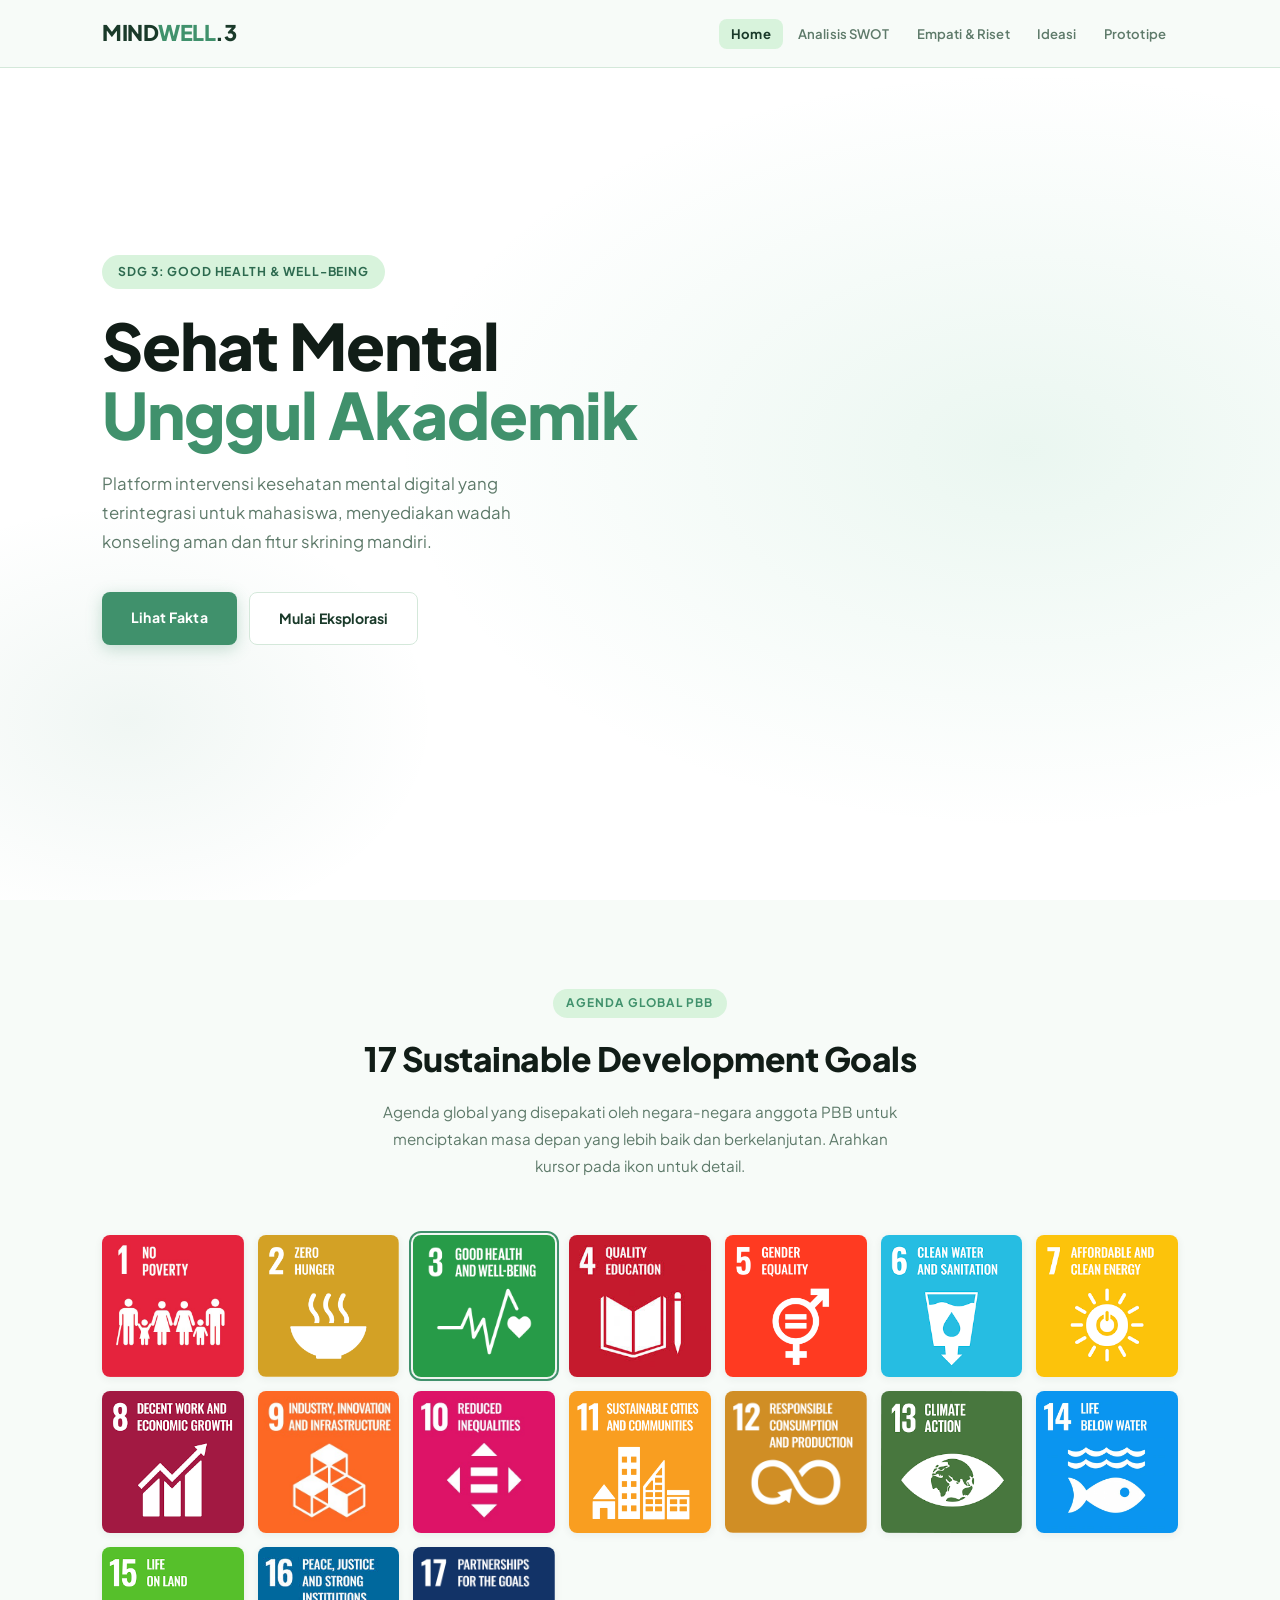
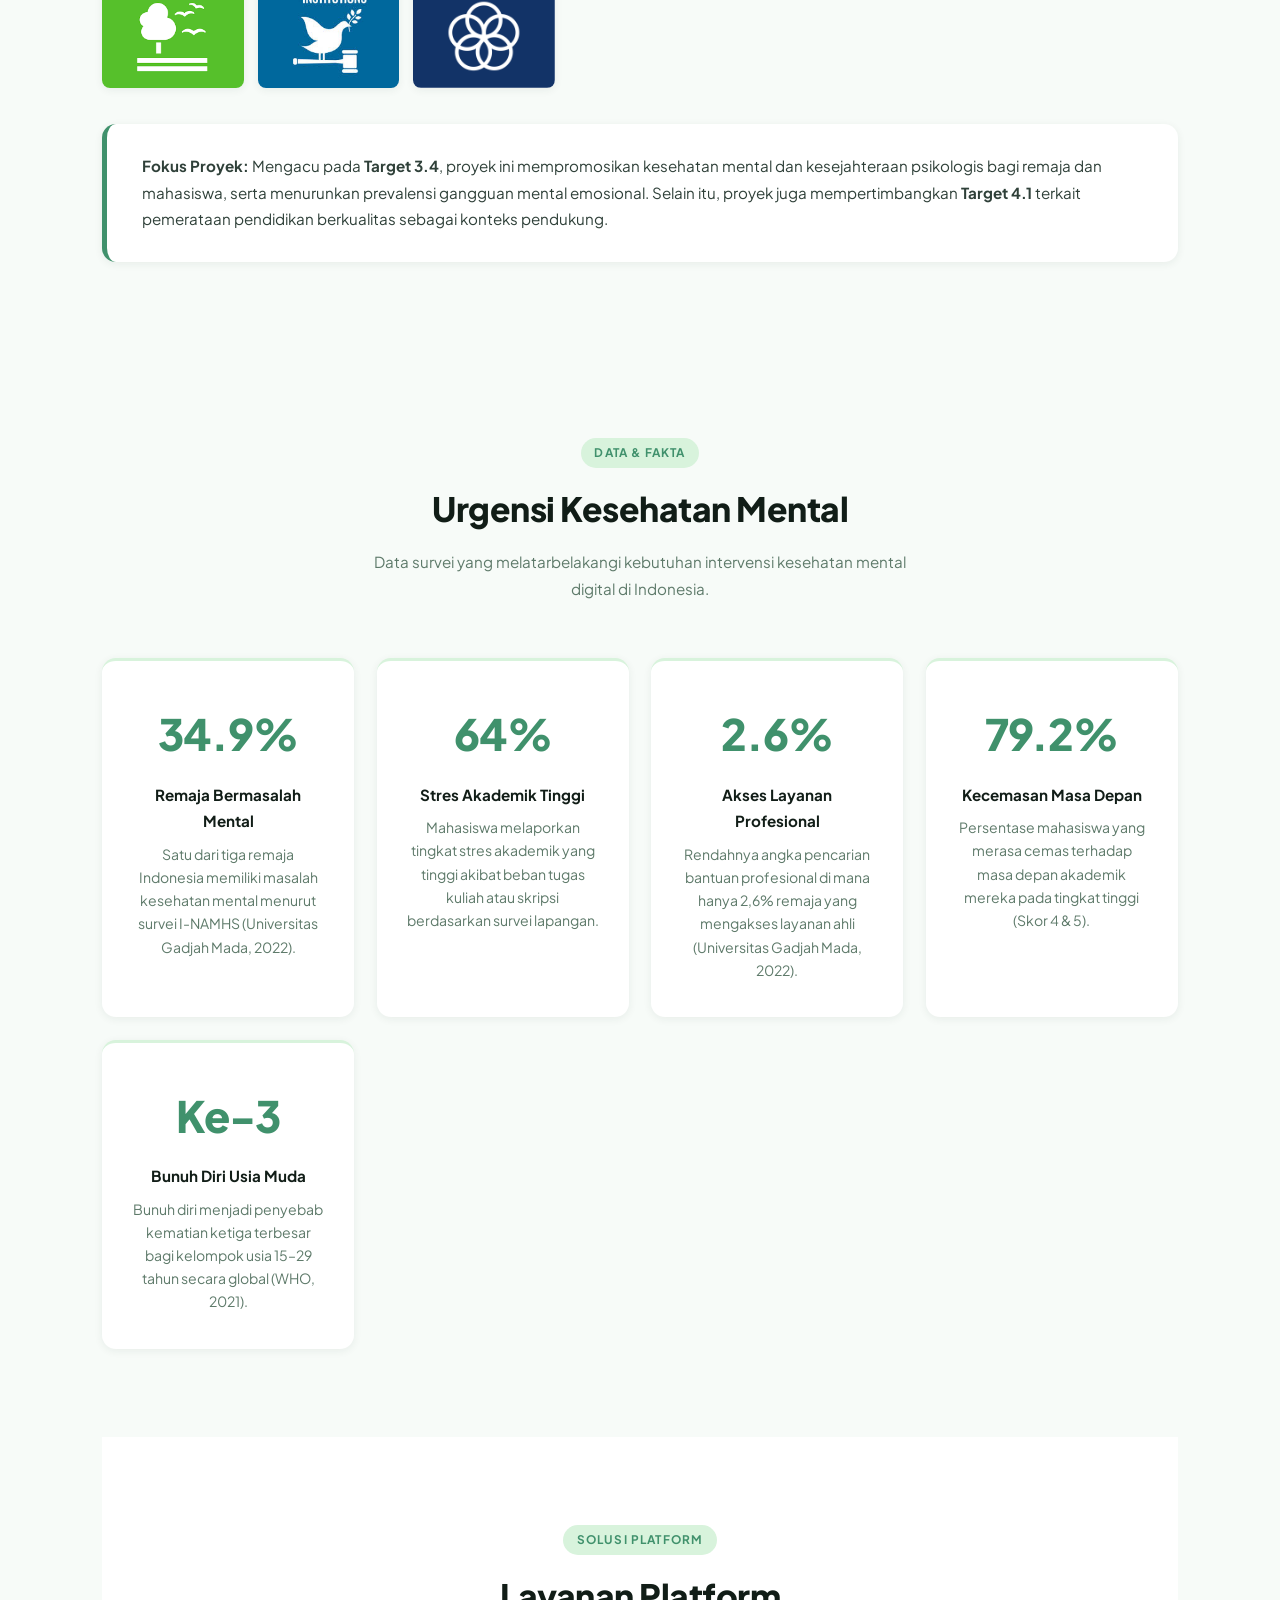
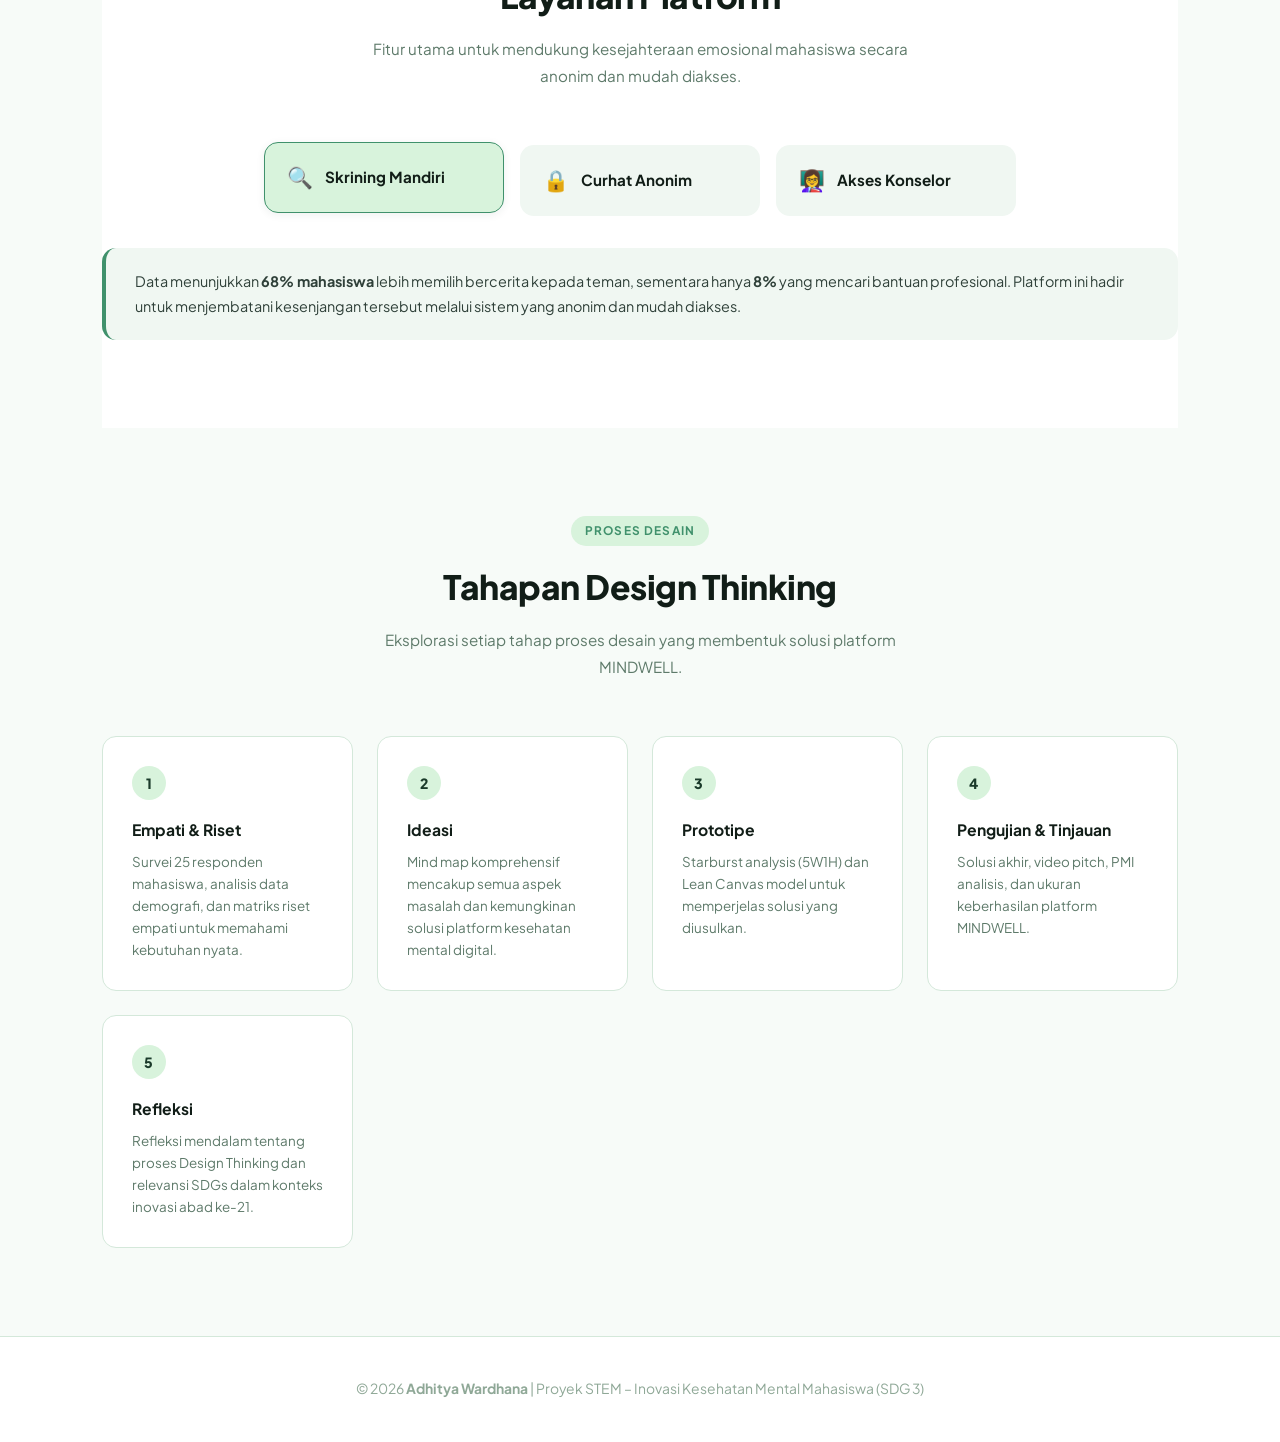
==== commit e8c1e2d8: "tambahan" ====
--- a/index.html
+++ b/index.html
@@ -3,7 +3,7 @@
 <head>
     <meta charset="UTF-8">
     <meta name="viewport" content="width=device-width, initial-scale=1.0">
-    <title>Proyek SDG 3 - Kesehatan Mental Mahasiswa</title>
+    <title>Proyek SDG 3 – Kesehatan Mental Mahasiswa | Adhitya Wardhana</title>
     <link rel="stylesheet" href="style.css">
     <link href="https://fonts.googleapis.com/css2?family=Plus+Jakarta+Sans:wght@300;400;600;700;800&display=swap" rel="stylesheet">
 </head>
@@ -13,247 +13,115 @@
         <nav class="container">
             <div class="logo">MIND<span>WELL</span>.3</div>
             <ul class="nav-links">
-                <li><a href="index.html">Home</a></li>
+                <li><a href="index.html" class="active">Home</a></li>
                 <li><a href="swot.html">Analisis SWOT</a></li>
+                <li><a href="empathy.html">Empati &amp; Riset</a></li>
+                <li><a href="ideation.html">Ideasi</a></li>
+                <li><a href="prototype.html">Prototipe</a></li>
             </ul>
         </nav>
     </header>
 
     <section id="home" class="hero">
         <div class="hero-content">
-            <span class="badge">SDG 3: Good Health & Well-Being</span>
+            <span class="badge">SDG 3: Good Health &amp; Well-Being</span>
             <h1>Sehat Mental <br><span>Unggul Akademik</span></h1>
             <p>Platform intervensi kesehatan mental digital yang terintegrasi untuk mahasiswa, menyediakan wadah konseling aman dan fitur skrining mandiri.</p>
             <div class="hero-btns">
                 <a href="#facts" class="btn-primary">Lihat Fakta</a>
+                <a href="empathy.html" class="btn-secondary">Mulai Eksplorasi</a>
             </div>
         </div>
     </section>
 
     <main class="container">
-        
+
         <section id="about" class="sdg-overview">
             <div class="section-title">
+                <span class="section-eyebrow">Agenda Global PBB</span>
                 <h2>17 Sustainable Development Goals</h2>
-                <p>Agenda global untuk kemanusiaan dan keberlanjutan planet bumi. Arahkan kursor pada ikon untuk detail.</p>
-            </div>
-            
-            <div class="sdg-grid">
-                <div class="sdg-icon-card">
-                    <div class="sdg-icon-wrapper">
-                        <img src="sdg1.png" alt="SDG 1">
-                        <div class="sdg-card-overlay">
-                            <span>01</span>
-                            <p>Mengakhiri kemiskinan dalam segala bentuk di seluruh dunia.</p>
-                        </div>
-                    </div>
-                </div>
-                <div class="sdg-icon-card">
-                    <div class="sdg-icon-wrapper">
-                        <img src="sdg2.png" alt="SDG 2">
-                        <div class="sdg-card-overlay">
-                            <span>02</span>
-                            <p>Mengakhiri kelaparan, mencapai ketahanan pangan dan gizi.</p>
-                        </div>
-                    </div>
-                </div>
-                <div class="sdg-icon-card active-sdg">
-                    <div class="sdg-icon-wrapper">
-                        <img src="sdg3.png" alt="SDG 3">
-                        <div class="sdg-card-overlay">
-                            <span>03</span>
-                            <p>Menjamin kehidupan sehat dan kesejahteraan bagi semua usia.</p>
-                        </div>
-                    </div>
-                </div>
-                <div class="sdg-icon-card">
-                    <div class="sdg-icon-wrapper">
-                        <img src="sdg4.png" alt="SDG 4">
-                        <div class="sdg-card-overlay">
-                            <span>04</span>
-                            <p>Menjamin pendidikan berkualitas yang inklusif dan merata.</p>
-                        </div>
-                    </div>
-                </div>
-                <div class="sdg-icon-card">
-                    <div class="sdg-icon-wrapper">
-                        <img src="sdg5.png" alt="SDG 5">
-                        <div class="sdg-card-overlay">
-                            <span>05</span>
-                            <p>Mencapai kesetaraan gender dan memberdayakan perempuan.</p>
-                        </div>
-                    </div>
-                </div>
-                <div class="sdg-icon-card">
-                    <div class="sdg-icon-wrapper">
-                        <img src="sdg6.png" alt="SDG 6">
-                        <div class="sdg-card-overlay">
-                            <span>06</span>
-                            <p>Menjamin ketersediaan air bersih dan sanitasi berkelanjutan.</p>
-                        </div>
-                    </div>
-                </div>
-                <div class="sdg-icon-card">
-                    <div class="sdg-icon-wrapper">
-                        <img src="sdg7.png" alt="SDG 7">
-                        <div class="sdg-card-overlay">
-                            <span>07</span>
-                            <p>Menjamin akses energi yang terjangkau dan bersih.</p>
-                        </div>
-                    </div>
-                </div>
-                <div class="sdg-icon-card">
-                    <div class="sdg-icon-wrapper">
-                        <img src="sdg8.png" alt="SDG 8">
-                        <div class="sdg-card-overlay">
-                            <span>08</span>
-                            <p>Mendukung pertumbuhan ekonomi dan pekerjaan layak.</p>
-                        </div>
-                    </div>
-                </div>
-                <div class="sdg-icon-card">
-                    <div class="sdg-icon-wrapper">
-                        <img src="sdg9.png" alt="SDG 9">
-                        <div class="sdg-card-overlay">
-                            <span>09</span>
-                            <p>Membangun infrastruktur kuat dan mendukung inovasi.</p>
-                        </div>
-                    </div>
-                </div>
-                <div class="sdg-icon-card">
-                    <div class="sdg-icon-wrapper">
-                        <img src="sdg10.png" alt="SDG 10">
-                        <div class="sdg-card-overlay">
-                            <span>10</span>
-                            <p>Mengurangi kesenjangan di dalam dan antarnegara.</p>
-                        </div>
-                    </div>
-                </div>
-                <div class="sdg-icon-card">
-                    <div class="sdg-icon-wrapper">
-                        <img src="sdg11.png" alt="SDG 11">
-                        <div class="sdg-card-overlay">
-                            <span>11</span>
-                            <p>Menjadikan kota aman, tangguh, dan berkelanjutan.</p>
-                        </div>
-                    </div>
-                </div>
-                <div class="sdg-icon-card">
-                    <div class="sdg-icon-wrapper">
-                        <img src="sdg12.png" alt="SDG 12">
-                        <div class="sdg-card-overlay">
-                            <span>12</span>
-                            <p>Menjamin pola konsumsi dan produksi bertanggung jawab.</p>
-                        </div>
-                    </div>
-                </div>
-                <div class="sdg-icon-card">
-                    <div class="sdg-icon-wrapper">
-                        <img src="sdg13.png" alt="SDG 13">
-                        <div class="sdg-card-overlay">
-                            <span>13</span>
-                            <p>Mengambil tindakan cepat mengatasi perubahan iklim.</p>
-                        </div>
-                    </div>
-                </div>
-                <div class="sdg-icon-card">
-                    <div class="sdg-icon-wrapper">
-                        <img src="sdg14.png" alt="SDG 14">
-                        <div class="sdg-card-overlay">
-                            <span>14</span>
-                            <p>Melestarikan dan menjaga ekosistem lautan.</p>
-                        </div>
-                    </div>
-                </div>
-                <div class="sdg-icon-card">
-                    <div class="sdg-icon-wrapper">
-                        <img src="sdg15.png" alt="SDG 15">
-                        <div class="sdg-card-overlay">
-                            <span>15</span>
-                            <p>Mengelola hutan berkelanjutan dan menjaga daratan.</p>
-                        </div>
-                    </div>
-                </div>
-                <div class="sdg-icon-card">
-                    <div class="sdg-icon-wrapper">
-                        <img src="sdg16.png" alt="SDG 16">
-                        <div class="sdg-card-overlay">
-                            <span>16</span>
-                            <p>Mendukung masyarakat damai dan keadilan bagi semua.</p>
-                        </div>
-                    </div>
-                </div>
-                <div class="sdg-icon-card">
-                    <div class="sdg-icon-wrapper">
-                        <img src="sdg17.png" alt="SDG 17">
-                        <div class="sdg-card-overlay">
-                            <span>17</span>
-                            <p>Memperkuat kemitraan global untuk tujuan bersama.</p>
-                        </div>
-                    </div>
-                </div>
+                <p>Agenda global yang disepakati oleh negara-negara anggota PBB untuk menciptakan masa depan yang lebih baik dan berkelanjutan. Arahkan kursor pada ikon untuk detail.</p>
             </div>
 
-            <div class="sdg-card-main focus-description">
-                <div class="sdg-text">
-                    <p><strong>Fokus Proyek:</strong> Mengacu pada <strong>Target 3.4</strong>, proyek ini mempromosikan kesehatan mental dan kesejahteraan psikologis bagi remaja dan mahasiswa.</p>
-                </div>
+            <div class="sdg-grid">
+                <div class="sdg-icon-card"><div class="sdg-icon-wrapper"><img src="sdg1.png" alt="SDG 1"><div class="sdg-card-overlay"><span>01</span><p>Mengakhiri kemiskinan dalam segala bentuk di seluruh dunia.</p></div></div></div>
+                <div class="sdg-icon-card"><div class="sdg-icon-wrapper"><img src="sdg2.png" alt="SDG 2"><div class="sdg-card-overlay"><span>02</span><p>Mengakhiri kelaparan, mencapai ketahanan pangan dan gizi.</p></div></div></div>
+                <div class="sdg-icon-card active-sdg"><div class="sdg-icon-wrapper"><img src="sdg3.png" alt="SDG 3"><div class="sdg-card-overlay"><span>03</span><p>Menjamin kehidupan sehat dan kesejahteraan bagi semua usia.</p></div></div></div>
+                <div class="sdg-icon-card"><div class="sdg-icon-wrapper"><img src="sdg4.png" alt="SDG 4"><div class="sdg-card-overlay"><span>04</span><p>Menjamin pendidikan berkualitas yang inklusif dan merata.</p></div></div></div>
+                <div class="sdg-icon-card"><div class="sdg-icon-wrapper"><img src="sdg5.png" alt="SDG 5"><div class="sdg-card-overlay"><span>05</span><p>Mencapai kesetaraan gender dan memberdayakan perempuan.</p></div></div></div>
+                <div class="sdg-icon-card"><div class="sdg-icon-wrapper"><img src="sdg6.png" alt="SDG 6"><div class="sdg-card-overlay"><span>06</span><p>Menjamin ketersediaan air bersih dan sanitasi berkelanjutan.</p></div></div></div>
+                <div class="sdg-icon-card"><div class="sdg-icon-wrapper"><img src="sdg7.png" alt="SDG 7"><div class="sdg-card-overlay"><span>07</span><p>Menjamin akses energi yang terjangkau dan bersih.</p></div></div></div>
+                <div class="sdg-icon-card"><div class="sdg-icon-wrapper"><img src="sdg8.png" alt="SDG 8"><div class="sdg-card-overlay"><span>08</span><p>Mendukung pertumbuhan ekonomi dan pekerjaan layak.</p></div></div></div>
+                <div class="sdg-icon-card"><div class="sdg-icon-wrapper"><img src="sdg9.png" alt="SDG 9"><div class="sdg-card-overlay"><span>09</span><p>Membangun infrastruktur kuat dan mendukung inovasi.</p></div></div></div>
+                <div class="sdg-icon-card"><div class="sdg-icon-wrapper"><img src="sdg10.png" alt="SDG 10"><div class="sdg-card-overlay"><span>10</span><p>Mengurangi kesenjangan di dalam dan antarnegara.</p></div></div></div>
+                <div class="sdg-icon-card"><div class="sdg-icon-wrapper"><img src="sdg11.png" alt="SDG 11"><div class="sdg-card-overlay"><span>11</span><p>Menjadikan kota aman, tangguh, dan berkelanjutan.</p></div></div></div>
+                <div class="sdg-icon-card"><div class="sdg-icon-wrapper"><img src="sdg12.png" alt="SDG 12"><div class="sdg-card-overlay"><span>12</span><p>Menjamin pola konsumsi dan produksi bertanggung jawab.</p></div></div></div>
+                <div class="sdg-icon-card"><div class="sdg-icon-wrapper"><img src="sdg13.png" alt="SDG 13"><div class="sdg-card-overlay"><span>13</span><p>Mengambil tindakan cepat mengatasi perubahan iklim.</p></div></div></div>
+                <div class="sdg-icon-card"><div class="sdg-icon-wrapper"><img src="sdg14.png" alt="SDG 14"><div class="sdg-card-overlay"><span>14</span><p>Melestarikan dan menjaga ekosistem lautan.</p></div></div></div>
+                <div class="sdg-icon-card"><div class="sdg-icon-wrapper"><img src="sdg15.png" alt="SDG 15"><div class="sdg-card-overlay"><span>15</span><p>Mengelola hutan berkelanjutan dan menjaga daratan.</p></div></div></div>
+                <div class="sdg-icon-card"><div class="sdg-icon-wrapper"><img src="sdg16.png" alt="SDG 16"><div class="sdg-card-overlay"><span>16</span><p>Mendukung masyarakat damai dan keadilan bagi semua.</p></div></div></div>
+                <div class="sdg-icon-card"><div class="sdg-icon-wrapper"><img src="sdg17.png" alt="SDG 17"><div class="sdg-card-overlay"><span>17</span><p>Memperkuat kemitraan global untuk tujuan bersama.</p></div></div></div>
+            </div>
+
+            <div class="focus-description">
+                <p><strong>Fokus Proyek:</strong> Mengacu pada <strong>Target 3.4</strong>, proyek ini mempromosikan kesehatan mental dan kesejahteraan psikologis bagi remaja dan mahasiswa, serta menurunkan prevalensi gangguan mental emosional. Selain itu, proyek juga mempertimbangkan <strong>Target 4.1</strong> terkait pemerataan pendidikan berkualitas sebagai konteks pendukung.</p>
             </div>
         </section>
 
         <section id="facts" class="facts">
             <div class="section-title">
+                <span class="section-eyebrow">Data &amp; Fakta</span>
                 <h2>Urgensi Kesehatan Mental</h2>
-                <p>Data survei yang melatarbelakangi kebutuhan intervensi kesehatan mental digital.</p>
+                <p>Data survei yang melatarbelakangi kebutuhan intervensi kesehatan mental digital di Indonesia.</p>
             </div>
 
-            <div class="grid-facts">
+            <div class="dt-grid">
                 <div class="fact-item">
                     <span class="stat">34.9%</span>
-                    <p>Satu dari tiga remaja Indonesia memiliki masalah kesehatan mental menurut survei I-NAMHS.</p>
+                    <h3>Remaja Bermasalah Mental</h3>
+                    <p>Satu dari tiga remaja Indonesia memiliki masalah kesehatan mental menurut survei I-NAMHS (Universitas Gadjah Mada, 2022).</p>
                 </div>
-
                 <div class="fact-item">
                     <span class="stat">64%</span>
-                    <p>Mahasiswa melaporkan tingkat stres akademik yang tinggi akibat beban tugas kuliah atau skripsi.</p>
+                    <h3>Stres Akademik Tinggi</h3>
+                    <p>Mahasiswa melaporkan tingkat stres akademik yang tinggi akibat beban tugas kuliah atau skripsi berdasarkan survei lapangan.</p>
                 </div>
-
                 <div class="fact-item">
                     <span class="stat">2.6%</span>
-                    <p>Rendahnya angka pencarian bantuan profesional di mana hanya sedikit remaja yang mengakses layanan ahli.</p>
+                    <h3>Akses Layanan Profesional</h3>
+                    <p>Rendahnya angka pencarian bantuan profesional di mana hanya 2,6% remaja yang mengakses layanan ahli (Universitas Gadjah Mada, 2022).</p>
                 </div>
-
                 <div class="fact-item">
                     <span class="stat">79.2%</span>
-                    <p>Persentase mahasiswa yang merasa cemas terhadap masa depan akademik mereka (Skor 4 & 5).</p>
+                    <h3>Kecemasan Masa Depan</h3>
+                    <p>Persentase mahasiswa yang merasa cemas terhadap masa depan akademik mereka pada tingkat tinggi (Skor 4 &amp; 5).</p>
                 </div>
-
                 <div class="fact-item">
                     <span class="stat">Ke-3</span>
-                    <p>Bunuh diri menjadi penyebab kematian ketiga terbesar bagi mereka yang berusia 15–29 tahun secara global.</p>
+                    <h3>Bunuh Diri Usia Muda</h3>
+                    <p>Bunuh diri menjadi penyebab kematian ketiga terbesar bagi kelompok usia 15–29 tahun secara global (WHO, 2021).</p>
                 </div>
             </div>
         </section>
 
         <section class="services">
             <div class="section-title">
+                <span class="section-eyebrow">Solusi Platform</span>
                 <h2>Layanan Platform</h2>
-                <p>Fitur utama untuk mendukung kesejahteraan emosional mahasiswa.</p>
+                <p>Fitur utama untuk mendukung kesejahteraan emosional mahasiswa secara anonim dan mudah diakses.</p>
             </div>
 
             <div class="services-grid">
-                <div class="service-card">
+                <div class="service-card active">
                     <div class="icon">🔍</div>
                     <h3>Skrining Mandiri</h3>
                     <p>Akses halaman skrining tanpa login untuk deteksi dini kondisi mental emosional.</p>
                 </div>
-
                 <div class="service-card">
                     <div class="icon">🔒</div>
                     <h3>Curhat Anonim</h3>
                     <p>Formulir curhat anonim yang direspon oleh konselor secara profesional tanpa mengungkap identitas.</p>
                 </div>
-
                 <div class="service-card">
                     <div class="icon">👩‍🏫</div>
                     <h3>Akses Konselor</h3>
@@ -262,17 +130,51 @@
             </div>
 
             <div class="target-info">
-                <p>
-                    Data menunjukkan <strong>68% mahasiswa</strong> lebih memilih bercerita kepada teman , sementara hanya <strong>8%</strong> yang mencari bantuan profesional. Platform ini hadir untuk menjembatani kesenjangan tersebut melalui sistem yang anonim dan mudah diakses.
-                </p>
-            </div>  
+                <p>Data menunjukkan <strong>68% mahasiswa</strong> lebih memilih bercerita kepada teman, sementara hanya <strong>8%</strong> yang mencari bantuan profesional. Platform ini hadir untuk menjembatani kesenjangan tersebut melalui sistem yang anonim dan mudah diakses.</p>
+            </div>
+        </section>
+
+        <!-- Design Thinking Progress -->
+        <section>
+            <div class="section-title">
+                <span class="section-eyebrow">Proses Desain</span>
+                <h2>Tahapan Design Thinking</h2>
+                <p>Eksplorasi setiap tahap proses desain yang membentuk solusi platform MINDWELL.</p>
+            </div>
+                        <div class="grid-facts">
+                <a href="empathy.html" class="dt-card">
+                    <div class="dt-num">1</div>
+                    <h3>Empati &amp; Riset</h3>
+                    <p>Survei 25 responden mahasiswa, analisis data demografi, dan matriks riset empati untuk memahami kebutuhan nyata.</p>
+                </a>
+                <a href="ideation.html" class="dt-card">
+                    <div class="dt-num">2</div>
+                    <h3>Ideasi</h3>
+                    <p>Mind map komprehensif mencakup semua aspek masalah dan kemungkinan solusi platform kesehatan mental digital.</p>
+                </a>
+                <a href="prototype.html" class="dt-card">
+                    <div class="dt-num">3</div>
+                    <h3>Prototipe</h3>
+                    <p>Starburst analysis (5W1H) dan Lean Canvas model untuk memperjelas solusi yang diusulkan.</p>
+                </a>
+                <a href="" class="dt-card" style="text-decoration:none; color: inherit;">
+                    <div class="dt-num">4</div>
+                    <h3>Pengujian &amp; Tinjauan</h3>
+                    <p>Solusi akhir, video pitch, PMI analisis, dan ukuran keberhasilan platform MINDWELL.</p>
+                </a>
+                <a href="" class="dt-card" style="text-decoration:none; color: inherit;">
+                    <div class="dt-num">5</div>
+                    <h3>Refleksi</h3>
+                    <p>Refleksi mendalam tentang proses Design Thinking dan relevansi SDGs dalam konteks inovasi abad ke-21.</p>
+                </a>
+            </div>
         </section>
 
     </main>
 
     <footer>
-        <p>&copy; 2026 <strong>Adhitya Wardhana</strong> | Inovasi Kesehatan Mental Mahasiswa (SDG 3)</p>
+        <p>&copy; 2026 <strong>Adhitya Wardhana</strong> | Proyek STEM – Inovasi Kesehatan Mental Mahasiswa (SDG 3)</p>
     </footer>
 
 </body>
-</html>+</html>
--- a/style.css
+++ b/style.css
@@ -1,421 +1,649 @@
-/* --- Root Variables --- */
+/* ============================================
+   MINDWELL – Natural Green Minimalist Design
+   ============================================ */
+
 :root {
-    --primary-color: #c5192d; /* Tetap Original */
-    --secondary-color: #0079bf; /* Tetap Original */
-    --dark-bg: #1a1a1a; /* Tetap Original */
-    /* DIUBAH: Warna background dasar menjadi hijau sangat muda yang menenangkan */
-    --light-bg: #f0f7f0; 
-    --text-main: #2d3436; /* Tetap Original */
-    --text-muted: #636e72; /* Tetap Original */
-    --glass: rgba(255, 255, 255, 0.85); /* Tetap Original */
-}
-
-/* --- Global Reset --- */
-* {
-    margin: 0;
-    padding: 0;
-    box-sizing: border-box;
-}
-
-html {
-    scroll-behavior: smooth;
-}
+    --green-dark:    #1a3a2a;
+    --green-mid:     #2d6a4f;
+    --green-main:    #40916c;
+    --green-light:   #74c69d;
+    --green-pale:    #d8f3dc;
+    --green-mist:    #f0f7f2;
+
+    --accent-red:    #c5192d;
+
+    --text-dark:     #111d17;
+    --text-body:     #2f4039;
+    --text-muted:    #5e7a6a;
+    --text-light:    #8fa897;
+
+    --white:         #ffffff;
+    --surface:       #f7fbf8;
+    --border:        #d4e8da;
+
+    --shadow-sm:     0 2px 8px rgba(26,58,42,0.07);
+    --shadow-md:     0 6px 24px rgba(26,58,42,0.10);
+    --shadow-lg:     0 16px 48px rgba(26,58,42,0.13);
+
+    --radius-sm:     8px;
+    --radius-md:     14px;
+    --radius-lg:     20px;
+}
+
+/* ---- Reset ---- */
+*, *::before, *::after { margin: 0; padding: 0; box-sizing: border-box; }
+html { scroll-behavior: smooth; }
 
 body {
     font-family: 'Plus Jakarta Sans', sans-serif;
-    background-color: var(--light-bg); /* Menggunakan warna baru yang diubah di root */
-    color: var(--text-main);
-    line-height: 1.7;
+    background: var(--surface);
+    color: var(--text-body);
+    line-height: 1.75;
     overflow-x: hidden;
-}
-
-.container {
-    max-width: 1200px;
-    margin: 0 auto;
-    padding: 0 2rem;
-}
-
-/* --- Navigation --- */
+    font-size: 15px;
+}
+
+.container { max-width: 1140px; margin: 0 auto; padding: 0 2rem; }
+
+/* ---- NAV ---- */
 header {
-    background: var(--glass);
-    backdrop-filter: blur(10px);
-    border-bottom: 1px solid rgba(0,0,0,0.05);
-    padding: 1.2rem 0;
+    background: rgba(247,251,248,0.94);
+    backdrop-filter: blur(14px);
+    border-bottom: 1px solid var(--border);
+    padding: 0.9rem 0;
     position: fixed;
     width: 100%;
     top: 0;
     z-index: 1000;
 }
 
-nav {
-    display: flex;
-    justify-content: space-between;
-    align-items: center;
-}
+nav { display: flex; justify-content: space-between; align-items: center; }
 
 .logo {
     font-weight: 800;
-    font-size: 1.5rem;
-    letter-spacing: -1px;
-}
-
-.logo span { color: var(--primary-color); }
-
-.nav-links {
-    display: flex;
-    list-style: none;
-    gap: 2rem;
-}
-
+    font-size: 1.35rem;
+    letter-spacing: -0.5px;
+    color: var(--green-dark);
+}
+.logo span { color: var(--green-main); }
+
+.nav-links { display: flex; list-style: none; gap: 0.2rem; }
 .nav-links a {
     text-decoration: none;
-    color: var(--text-main);
+    color: var(--text-muted);
     font-weight: 600;
-    transition: 0.3s;
-}
-
-.nav-links a:hover { color: var(--primary-color); }
-
-/* --- Hero Section --- */
+    font-size: 0.82rem;
+    padding: 0.4rem 0.75rem;
+    border-radius: var(--radius-sm);
+    transition: all 0.2s;
+    letter-spacing: 0.01em;
+}
+.nav-links a:hover { color: var(--green-main); background: var(--green-pale); }
+.nav-links a.active { color: var(--green-dark); background: var(--green-pale); font-weight: 700; }
+
+/* ---- HERO ---- */
 .hero {
-    height: 100vh;
-    /* DIUBAH: Gradien overlay disesuaikan dan Gambar diganti dengan tema ketenangan/mental health */
-    background: linear-gradient(135deg, rgba(255,255,255,0.9) 0%, rgba(240,247,240,0.8) 100%), 
-                url('https://images.unsplash.com/photo-1527137342181-19aab11a8ee8?auto=format&fit=crop&w=1920&q=80');
-    background-size: cover;
-    background-position: center;
+    min-height: 100vh;
     display: flex;
     align-items: center;
+    position: relative;
+    overflow: hidden;
+    background: var(--white);
+}
+
+.hero::before {
+    content: '';
+    position: absolute;
+    inset: 0;
+    background:
+        radial-gradient(ellipse 70% 60% at 80% 50%, rgba(116,198,157,0.15) 0%, transparent 70%),
+        radial-gradient(ellipse 40% 40% at 10% 80%, rgba(64,145,108,0.08) 0%, transparent 60%);
 }
 
 .hero-content {
-    max-width: 700px;
-    margin-left: 10%;
-    animation: fadeInUp 1s ease;
+    max-width: 660px;
+    margin-left: 8%;
+    position: relative;
+    z-index: 1;
+    animation: fadeUp 0.9s ease both;
 }
 
 .badge {
-    background: rgba(197, 25, 45, 0.1);
-    color: var(--primary-color);
-    padding: 0.5rem 1rem;
+    display: inline-block;
+    background: var(--green-pale);
+    color: var(--green-mid);
+    padding: 0.38rem 1rem;
     border-radius: 50px;
-    font-size: 0.8rem;
+    font-size: 0.76rem;
     font-weight: 700;
     text-transform: uppercase;
+    letter-spacing: 0.07em;
+    margin-bottom: 1.4rem;
 }
 
 .hero h1 {
-    font-size: 4.5rem;
-    line-height: 1.1;
-    margin: 1.5rem 0;
-    font-weight: 800;
-}
-
-.hero h1 span { color: var(--primary-color); }
-
+    font-size: 4rem;
+    font-weight: 800;
+    line-height: 1.08;
+    color: var(--text-dark);
+    margin-bottom: 1.2rem;
+    letter-spacing: -1px;
+}
+.hero h1 span { color: var(--green-main); }
+
+.hero p {
+    color: var(--text-muted);
+    font-size: 1.05rem;
+    margin-bottom: 2.2rem;
+    max-width: 480px;
+}
+
+.hero-btns { display: flex; gap: 0.8rem; flex-wrap: wrap; }
+
+/* ---- BUTTONS ---- */
 .btn-primary {
-    background: var(--primary-color);
-    color: white;
-    padding: 1rem 2rem;
-    border-radius: 8px;
+    background: var(--green-main);
+    color: var(--white);
+    padding: 0.82rem 1.8rem;
+    border-radius: var(--radius-sm);
     text-decoration: none;
-    font-weight: 600;
+    font-weight: 700;
+    font-size: 0.88rem;
     display: inline-block;
-    box-shadow: 0 10px 20px rgba(197, 25, 45, 0.2);
-    margin-right: 1rem;
-    transition: 0.3s;
+    transition: all 0.25s;
+    box-shadow: 0 4px 16px rgba(64,145,108,0.28);
+    letter-spacing: 0.01em;
+}
+.btn-primary:hover {
+    background: var(--green-mid);
+    transform: translateY(-2px);
+    box-shadow: 0 8px 24px rgba(64,145,108,0.34);
 }
 
 .btn-secondary {
-    border: 2px solid var(--text-main);
-    color: var(--text-main);
-    padding: 1rem 2rem;
-    border-radius: 8px;
+    background: var(--white);
+    color: var(--green-dark);
+    padding: 0.82rem 1.8rem;
+    border-radius: var(--radius-sm);
     text-decoration: none;
-    font-weight: 600;
+    font-weight: 700;
+    font-size: 0.88rem;
     display: inline-block;
-    transition: 0.3s;
-}
-
-.btn-primary:hover, .btn-secondary:hover {
-    transform: translateY(-3px);
-}
-
-/* --- SDG GRID --- */
+    transition: all 0.25s;
+    border: 1.5px solid var(--border);
+}
+.btn-secondary:hover {
+    border-color: var(--green-main);
+    color: var(--green-main);
+    transform: translateY(-2px);
+}
+
+/* ---- SECTIONS ---- */
+section { padding: 88px 0; }
+
+.section-title { text-align: center; margin-bottom: 3.5rem; }
+.section-title h2 {
+    font-size: 2.1rem;
+    font-weight: 800;
+    color: var(--text-dark);
+    margin-bottom: 0.7rem;
+    letter-spacing: -0.5px;
+}
+.section-title p { color: var(--text-muted); max-width: 540px; margin: 0 auto; font-size: 0.95rem; }
+
+.section-eyebrow {
+    display: inline-block;
+    font-size: 0.74rem;
+    font-weight: 700;
+    text-transform: uppercase;
+    letter-spacing: 0.1em;
+    color: var(--green-main);
+    background: var(--green-pale);
+    padding: 0.28rem 0.85rem;
+    border-radius: 50px;
+    margin-bottom: 0.7rem;
+}
+
+/* ---- SDG GRID ---- */
 .sdg-grid {
     display: grid;
-    grid-template-columns: repeat(auto-fit, minmax(160px, 1fr));
-    gap: 20px;
-    margin: 40px 0;
+    grid-template-columns: repeat(auto-fill, minmax(130px, 1fr));
+    gap: 14px;
+    margin: 36px 0;
 }
 
 .sdg-icon-card {
     position: relative;
-    border-radius: 12px;
-    overflow: visible; /* penting untuk tooltip */
-    background: #fff;
-    box-shadow: 0 4px 15px rgba(0,0,0,0.05);
-    transition: 0.3s ease;
-}
-
-.sdg-icon-wrapper img {
-    width: 100%;
-    display: block;
-    border-radius: 12px;
-}
-
-/* --- TOOLTIP HOVER --- */
+    border-radius: var(--radius-sm);
+    overflow: visible;
+    background: var(--white);
+    box-shadow: var(--shadow-sm);
+    transition: all 0.25s ease;
+}
+.sdg-icon-wrapper img { width: 100%; display: block; border-radius: var(--radius-sm); }
+
 .sdg-card-overlay {
     position: absolute;
     bottom: 110%;
     left: 50%;
-    transform: translateX(-50%) translateY(10px);
-    
-    background: rgba(26, 32, 44, 0.9);
-    backdrop-filter: blur(6px);
-    color: white;
-    padding: 10px 14px;
-    border-radius: 8px;
-    width: 180px;
-    
+    transform: translateX(-50%) translateY(8px);
+    background: var(--green-dark);
+    color: var(--white);
+    padding: 10px 13px;
+    border-radius: var(--radius-sm);
+    width: 175px;
     opacity: 0;
     pointer-events: none;
-    transition: all 0.25s ease;
-
-    font-size: 0.75rem;
+    transition: all 0.22s ease;
+    font-size: 0.74rem;
     text-align: center;
     z-index: 10;
 }
-
-/* panah tooltip */
 .sdg-card-overlay::after {
     content: "";
     position: absolute;
-    top: 100%;
-    left: 50%;
+    top: 100%; left: 50%;
     transform: translateX(-50%);
-    
-    border-width: 6px;
-    border-style: solid;
-    border-color: rgba(26, 32, 44, 0.9) transparent transparent transparent;
-}
-
+    border: 6px solid transparent;
+    border-top-color: var(--green-dark);
+}
 .sdg-card-overlay span {
-    font-size: 1.2rem;
-    font-weight: 800;
-    color: var(--primary-color);
+    font-size: 1.05rem;
+    font-weight: 800;
+    color: var(--green-light);
     display: block;
-    margin-bottom: 5px;
-}
-
-/* hover effect */
-.sdg-icon-card:hover .sdg-card-overlay {
-    opacity: 1;
-    transform: translateX(-50%) translateY(0);
-}
-
-.sdg-icon-card:hover {
-    transform: translateY(-8px) scale(1.03);
-    box-shadow: 0 12px 25px rgba(0,0,0,0.15);
-}
-
-/* --- ACTIVE SDG --- */
-.active-sdg {
-    border: 3px solid var(--primary-color);
-}
+    margin-bottom: 3px;
+}
+.sdg-icon-card:hover .sdg-card-overlay { opacity: 1; transform: translateX(-50%) translateY(0); }
+.sdg-icon-card:hover { transform: translateY(-6px); box-shadow: var(--shadow-md); }
+.active-sdg { outline: 2.5px solid var(--green-main); outline-offset: 2px; }
 
 .focus-description {
-    background: #fff;
-    padding: 2.5rem;
-    border-radius: 15px;
-    border-left: 8px solid var(--primary-color);
-    box-shadow: 0 5px 20px rgba(0,0,0,0.03);
-    margin-top: 2rem;
-}
-
-/* --- Statistics --- */
-section { padding: 80px 0; }
-
-.section-title {
-    text-align: center;
-    margin-bottom: 4rem;
-}
-
+    background: var(--white);
+    padding: 1.8rem 2.2rem;
+    border-radius: var(--radius-md);
+    border-left: 5px solid var(--green-main);
+    box-shadow: var(--shadow-sm);
+    margin-top: 1.8rem;
+    font-size: 0.95rem;
+}
+
+/* ---- FACTS ---- */
 .grid-facts {
     display: grid;
-    grid-template-columns: repeat(auto-fit, minmax(300px, 1fr));
-    gap: 2rem;
+    grid-template-columns: repeat(auto-fill, minmax(240px, 1fr));
+    gap: 1.5rem;
 }
 
 .fact-item {
-    background: white;
-    padding: 3rem 2rem;
-    border-radius: 16px;
+    background: var(--white);
+    padding: 2.2rem 1.8rem;
+    border-radius: var(--radius-md);
     text-align: center;
-    transition: 0.3s;
-}
-
-.fact-item:hover { transform: translateY(-10px); }
+    box-shadow: var(--shadow-sm);
+    border-top: 3px solid var(--green-pale);
+    transition: all 0.25s;
+}
+.fact-item:hover { transform: translateY(-6px); box-shadow: var(--shadow-md); border-top-color: var(--green-main); }
 
 .stat {
     display: block;
-    font-size: 3.5rem;
-    font-weight: 800;
-    color: var(--primary-color);
-    margin-bottom: 1rem;
-}
-
-/* --- Footer --- */
-footer {
-    padding: 4rem 0;
-    text-align: center;
-    background: #fff;
-    border-top: 1px solid #eee;
-}
-
-/* --- Animations --- */
-@keyframes fadeInUp {
-    from { opacity: 0; transform: translateY(30px); }
-    to { opacity: 1; transform: translateY(0); }
-}
-
-/* --- Responsive --- */
-@media (max-width: 768px) {
-    .hero h1 { font-size: 2.8rem; }
-    .hero-content { margin-left: 5%; }
-    .nav-links { display: none; }
-
-    .sdg-grid {
-        grid-template-columns: repeat(2, 1fr);
-        gap: 12px;
-    }
-}
-
-/* --- SERVICES --- */
-.services {
-    padding: 80px 0;
-    text-align: center;
-}
-
-.services .section-title h2 {
-    font-size: 3rem;
-    font-weight: 800;
-}
-
-.services .section-title p {
-    color: var(--text-muted);
-    margin: 10px 0 40px;
-}
-
-/* GRID */
-.services-grid {
-    display: flex;
-    justify-content: center;
-    gap: 25px;
-    flex-wrap: wrap;
-}
-
-/* CARD BASE */
+    font-size: 2.7rem;
+    font-weight: 800;
+    color: var(--green-main);
+    margin-bottom: 0.6rem;
+    letter-spacing: -1px;
+}
+.fact-item h3 { font-size: 0.95rem; font-weight: 700; color: var(--text-dark); margin-bottom: 0.5rem; }
+.fact-item p { color: var(--text-muted); font-size: 0.88rem; line-height: 1.65; }
+
+/* ---- SERVICES ---- */
+.services { background: var(--white); }
+
+.services-grid { display: flex; justify-content: center; gap: 16px; flex-wrap: wrap; margin-bottom: 2rem; }
+
 .service-card {
     display: flex;
     align-items: center;
-    gap: 15px;
-
-    background: #f1f3f5;
-    padding: 20px 25px;
-    border-radius: 14px;
-    min-width: 260px;
-
-    transition: all 0.3s ease;
+    gap: 12px;
+    background: var(--green-mist);
+    padding: 16px 22px;
+    border-radius: var(--radius-md);
+    min-width: 240px;
+    border: 1.5px solid transparent;
+    transition: all 0.25s ease;
     cursor: pointer;
 }
-
-/* ICON */
-.service-card .icon {
-    background: #e9ecef;
-    padding: 10px;
-    border-radius: 10px;
-    font-size: 1.2rem;
-}
-
-/* TEXT */
-.service-card h3 {
-    font-size: 1.1rem;
+.service-card .icon { font-size: 1.3rem; }
+.service-card h3 { font-size: 0.95rem; font-weight: 700; color: var(--text-dark); }
+.service-card p { display: none; }
+.service-card:hover, .service-card.active {
+    background: var(--green-pale);
+    border-color: var(--green-main);
+    transform: translateY(-3px);
+    box-shadow: var(--shadow-sm);
+}
+
+.target-info {
+    background: var(--green-mist);
+    padding: 1.3rem 1.8rem;
+    border-radius: var(--radius-md);
+    border-left: 4px solid var(--green-main);
+    font-size: 0.9rem;
+    color: var(--text-body);
+}
+
+/* ---- CARDS (generic) ---- */
+.card {
+    background: var(--white);
+    padding: 2rem;
+    border-radius: var(--radius-md);
+    box-shadow: var(--shadow-sm);
+    border: 1px solid var(--border);
+    transition: all 0.25s;
+}
+.card:hover { box-shadow: var(--shadow-md); transform: translateY(-4px); }
+
+/* ---- PAGE HERO ---- */
+.page-hero {
+    padding: 130px 0 56px;
+    background: var(--white);
+    border-bottom: 1px solid var(--border);
+}
+.page-hero h1 { font-size: 2.6rem; font-weight: 800; line-height: 1.15; color: var(--text-dark); letter-spacing: -0.5px; }
+.page-hero h1 span { color: var(--green-main); }
+.page-hero p { color: var(--text-muted); max-width: 560px; margin-top: 0.9rem; font-size: 1rem; }
+
+/* ---- CONTENT CARDS ---- */
+.content-card {
+    background: var(--white);
+    border-radius: var(--radius-md);
+    padding: 2.2rem;
+    box-shadow: var(--shadow-sm);
+    border: 1px solid var(--border);
+    margin-bottom: 1.8rem;
+}
+.content-card h3 { font-size: 1.2rem; font-weight: 700; margin-bottom: 1.1rem; color: var(--text-dark); }
+.content-card h4 {
+    font-size: 0.88rem;
     font-weight: 700;
-}
-
-.service-card p {
-    display: none; /* biar clean kayak gambar */
-}
-
-/* HOVER EFFECT (JADI MERAH) */
-.service-card:hover {
-    background: var(--primary-color);
-    color: white;
-    transform: translateY(-5px);
-}
-
-/* ICON SAAT HOVER */
-.service-card:hover .icon {
-    background: white;
-}
-
-/* ACTIVE DEFAULT (kayak gambar kiri merah) */
-.service-card.active {
-    background: var(--primary-color);
-    color: white;
-}
-
-.service-card.active .icon {
-    background: white;
-}
-
-/* TARGET INFO */
-.target-info {
-    margin-top: 40px;
-    background: #fff;
-    padding: 20px;
-    border-radius: 12px;
-    border-left: 5px solid var(--primary-color);
-    box-shadow: 0 5px 15px rgba(0,0,0,0.05);
+    color: var(--green-mid);
+    text-transform: uppercase;
+    letter-spacing: 0.06em;
+    margin: 1.4rem 0 0.6rem;
+}
+.content-card p { color: var(--text-muted); margin-bottom: 0.8rem; font-size: 0.93rem; line-height: 1.8; }
+.content-card ul, .content-card ol { padding-left: 1.4rem; color: var(--text-muted); font-size: 0.93rem; }
+.content-card li { margin-bottom: 0.45rem; line-height: 1.7; }
+
+.section-number {
+    display: inline-flex;
+    align-items: center;
+    justify-content: center;
+    width: 36px; height: 36px;
+    background: var(--green-pale);
+    color: var(--green-dark);
+    border-radius: 50%;
+    font-weight: 800;
     font-size: 0.9rem;
-}
-
-/* RESPONSIVE */
+    margin-bottom: 1rem;
+}
+
+/* ---- PROGRESS BAR ---- */
+.progress-bar {
+    display: flex;
+    gap: 0.5rem;
+    justify-content: center;
+    margin-bottom: 3rem;
+    flex-wrap: wrap;
+}
+.progress-step {
+    display: flex;
+    align-items: center;
+    gap: 0.45rem;
+    font-size: 0.8rem;
+    font-weight: 600;
+    color: var(--text-muted);
+    padding: 0.45rem 1rem;
+    border-radius: 50px;
+    background: var(--white);
+    border: 1.5px solid var(--border);
+    text-decoration: none;
+    transition: all 0.2s;
+}
+.progress-step:hover { border-color: var(--green-main); color: var(--green-main); }
+.progress-step.active { background: var(--green-main); color: var(--white); border-color: var(--green-main); }
+.step-num {
+    width: 20px; height: 20px;
+    background: rgba(255,255,255,0.25);
+    border-radius: 50%;
+    display: flex;
+    align-items: center;
+    justify-content: center;
+    font-size: 0.72rem;
+    font-weight: 800;
+}
+.progress-step:not(.active) .step-num { background: var(--green-pale); color: var(--green-mid); }
+
+/* ---- SURVEY STATS ---- */
+.survey-grid {
+    display: grid;
+    grid-template-columns: repeat(auto-fill, minmax(160px, 1fr));
+    gap: 1.1rem;
+    margin: 1.4rem 0;
+}
+.survey-stat {
+    background: var(--green-mist);
+    border-radius: var(--radius-md);
+    padding: 1.3rem;
+    text-align: center;
+    border-top: 3px solid var(--green-light);
+}
+.survey-stat .number { font-size: 2rem; font-weight: 800; color: var(--green-mid); }
+.survey-stat .label { font-size: 0.78rem; color: var(--text-muted); margin-top: 0.3rem; line-height: 1.4; }
+
+/* ---- MATRIX TABLE ---- */
+.matrix-table { width: 100%; border-collapse: collapse; margin: 1.4rem 0; font-size: 0.86rem; }
+.matrix-table th {
+    background: var(--green-mid);
+    color: var(--white);
+    padding: 11px 14px;
+    text-align: left;
+    font-weight: 700;
+    font-size: 0.83rem;
+}
+.matrix-table td { padding: 10px 14px; border-bottom: 1px solid var(--border); color: var(--text-muted); vertical-align: top; }
+.matrix-table tr:last-child td { border-bottom: none; }
+.matrix-table tr:hover td { background: var(--green-mist); }
+.matrix-table th:first-child { border-radius: var(--radius-sm) 0 0 0; }
+.matrix-table th:last-child { border-radius: 0 var(--radius-sm) 0 0; }
+.matrix-table td:first-child { font-weight: 700; color: var(--text-dark); background: var(--surface); width: 170px; }
+
+/* ---- SWOT ---- */
+.swot-table { width: 100%; border-collapse: separate; border-spacing: 1rem; margin: 1.5rem 0; }
+.swot-cell {
+    background: var(--white);
+    padding: 1.8rem;
+    border-radius: var(--radius-md);
+    vertical-align: top;
+    border: 1px solid var(--border);
+    width: 50%;
+    transition: 0.25s;
+}
+.swot-cell:hover { box-shadow: var(--shadow-md); }
+.swot-letter { font-size: 2.2rem; font-weight: 800; display: block; margin-bottom: 0.4rem; }
+.swot-cell.s .swot-letter { color: var(--green-main); }
+.swot-cell.w .swot-letter { color: #e07b39; }
+.swot-cell.o .swot-letter { color: #3a7bbf; }
+.swot-cell.t .swot-letter { color: #c5192d; }
+.swot-cell h3 { font-size: 1rem; font-weight: 700; margin-bottom: 1rem; color: var(--text-dark); }
+.swot-cell ul { list-style: none; padding: 0; }
+.swot-cell ul li { padding: 0.4rem 0; font-size: 0.88rem; color: var(--text-muted); border-bottom: 1px solid var(--border); line-height: 1.6; }
+.swot-cell ul li:last-child { border-bottom: none; }
+.swot-cell ul li::before { content: "— "; color: var(--green-light); font-weight: 700; }
+
+/* ---- STARBURST ---- */
+.starburst-grid {
+    display: grid;
+    grid-template-columns: repeat(auto-fill, minmax(250px, 1fr));
+    gap: 1.4rem;
+    margin: 1.8rem 0;
+}
+.starburst-card {
+    background: var(--white);
+    border-radius: var(--radius-md);
+    padding: 1.8rem;
+    border: 1px solid var(--border);
+    box-shadow: var(--shadow-sm);
+    transition: 0.25s;
+}
+.starburst-card:hover { transform: translateY(-4px); box-shadow: var(--shadow-md); }
+.starburst-card .question { font-size: 1.4rem; font-weight: 800; color: var(--green-main); margin-bottom: 0.2rem; }
+.starburst-card h4 { font-size: 0.9rem; font-weight: 700; color: var(--text-dark); margin-bottom: 0.8rem; }
+.starburst-card p { font-size: 0.87rem; color: var(--text-muted); line-height: 1.72; }
+
+/* ---- LEAN CANVAS ---- */
+.lean-cell {
+    background: var(--white);
+    border-radius: var(--radius-md);
+    padding: 1.4rem;
+    border: 1px solid var(--border);
+    font-size: 0.86rem;
+    margin-bottom: 1rem;
+}
+.lean-cell .cell-title {
+    font-weight: 800;
+    color: var(--green-mid);
+    font-size: 0.75rem;
+    text-transform: uppercase;
+    letter-spacing: 0.07em;
+    margin-bottom: 0.75rem;
+    display: block;
+}
+.lean-cell p, .lean-cell ul { color: var(--text-muted); line-height: 1.65; }
+.lean-cell ul { padding-left: 1.1rem; }
+.lean-cell li { margin-bottom: 0.35rem; }
+
+/* ---- MIND MAP ---- */
+.mindmap-placeholder {
+    background: var(--green-mist);
+    border: 1.5px dashed var(--green-light);
+    border-radius: var(--radius-lg);
+    padding: 2.5rem;
+    text-align: center;
+    margin: 1.5rem 0;
+}
+.mind-center {
+    display: inline-block;
+    background: var(--green-main);
+    color: var(--white);
+    padding: 0.8rem 2rem;
+    border-radius: 50px;
+    font-weight: 800;
+    font-size: 1.05rem;
+    margin-bottom: 1.4rem;
+}
+.mind-branches { display: flex; flex-wrap: wrap; justify-content: center; gap: 0.7rem; margin-top: 0.8rem; }
+.mind-branch {
+    background: var(--white);
+    border: 1.5px solid var(--border);
+    border-radius: var(--radius-sm);
+    padding: 0.5rem 1.1rem;
+    font-size: 0.83rem;
+    font-weight: 600;
+    color: var(--text-body);
+}
+
+/* ---- REFERENCES ---- */
+.ref-list { list-style: none; padding: 0; }
+.ref-list li {
+    padding: 0.85rem 1rem;
+    border-bottom: 1px solid var(--border);
+    font-size: 0.86rem;
+    color: var(--text-muted);
+    line-height: 1.7;
+}
+.ref-list li:last-child { border-bottom: none; }
+.ref-list a { color: var(--green-mid); word-break: break-all; }
+
+/* ---- INFO BOX ---- */
+.info-box {
+    background: var(--green-mist);
+    border-left: 4px solid var(--green-main);
+    border-radius: var(--radius-sm);
+    padding: 1.1rem 1.4rem;
+    margin: 1.4rem 0;
+    font-size: 0.9rem;
+    color: var(--text-body);
+}
+
+/* ---- PAGE NAV ---- */
+.page-nav {
+    display: flex;
+    justify-content: space-between;
+    align-items: center;
+    padding: 2rem 0;
+    border-top: 1px solid var(--border);
+    margin-top: 3rem;
+    flex-wrap: wrap;
+    gap: 1rem;
+}
+
+/* ---- DESIGN THINKING CARDS ---- */
+.dt-grid {
+    display: grid;
+    grid-template-columns: repeat(auto-fill, minmax(210px, 1fr));
+    gap: 1.4rem;
+}
+.dt-card {
+    background: var(--white);
+    border: 1px solid var(--border);
+    border-radius: var(--radius-md);
+    padding: 1.8rem;
+    text-decoration: none;
+    color: inherit;
+    transition: all 0.25s;
+    display: block;
+}
+.dt-card:hover { border-color: var(--green-main); box-shadow: var(--shadow-md); transform: translateY(-4px); }
+.dt-card .dt-num {
+    width: 34px; height: 34px;
+    background: var(--green-pale);
+    color: var(--green-dark);
+    border-radius: 50%;
+    display: flex;
+    align-items: center;
+    justify-content: center;
+    font-weight: 800;
+    font-size: 0.88rem;
+    margin-bottom: 1rem;
+}
+.dt-card h3 { font-size: 0.98rem; font-weight: 700; color: var(--text-dark); margin-bottom: 0.45rem; }
+.dt-card p { font-size: 0.84rem; color: var(--text-muted); line-height: 1.65; }
+
+/* ---- FOOTER ---- */
+footer {
+    padding: 2.5rem 0;
+    text-align: center;
+    background: var(--white);
+    border-top: 1px solid var(--border);
+    color: var(--text-light);
+    font-size: 0.87rem;
+}
+
+/* ---- ANIMATIONS ---- */
+@keyframes fadeUp {
+    from { opacity: 0; transform: translateY(24px); }
+    to   { opacity: 1; transform: translateY(0); }
+}
+
+/* ---- RESPONSIVE ---- */
 @media (max-width: 768px) {
-    .services .section-title h2 {
-        font-size: 2rem;
-    }
-
-    .service-card {
-        width: 100%;
-        justify-content: center;
-    }
-}
-
-/* --- LINK REFERENSI (APA STYLE HOVER) --- */
-.fact-item a {
-    color: var(--text-main); /* tetap hitam */
-    text-decoration: none;
-    position: relative;
-    transition: 0.2s ease;
-}
-
-.fact-item a::after {
-    content: "";
-    position: absolute;
-    left: 0;
-    bottom: -2px;
-    width: 0%;
-    height: 2px;
-    background: #007bff;
-    transition: 0.3s;
-}
-
-.fact-item a:hover {
-    color: #007bff; /* biru saat hover */
-}
-
-.fact-item a:hover::after {
-    width: 100%;
-}+    .hero h1 { font-size: 2.6rem; }
+    .hero-content { margin-left: 5%; }
+    .nav-links { display: none; }
+    .sdg-grid { grid-template-columns: repeat(3, 1fr); gap: 9px; }
+    .page-hero h1 { font-size: 2rem; }
+    .swot-table { border-spacing: 0.5rem; }
+    .swot-cell { display: block; width: 100%; }
+}
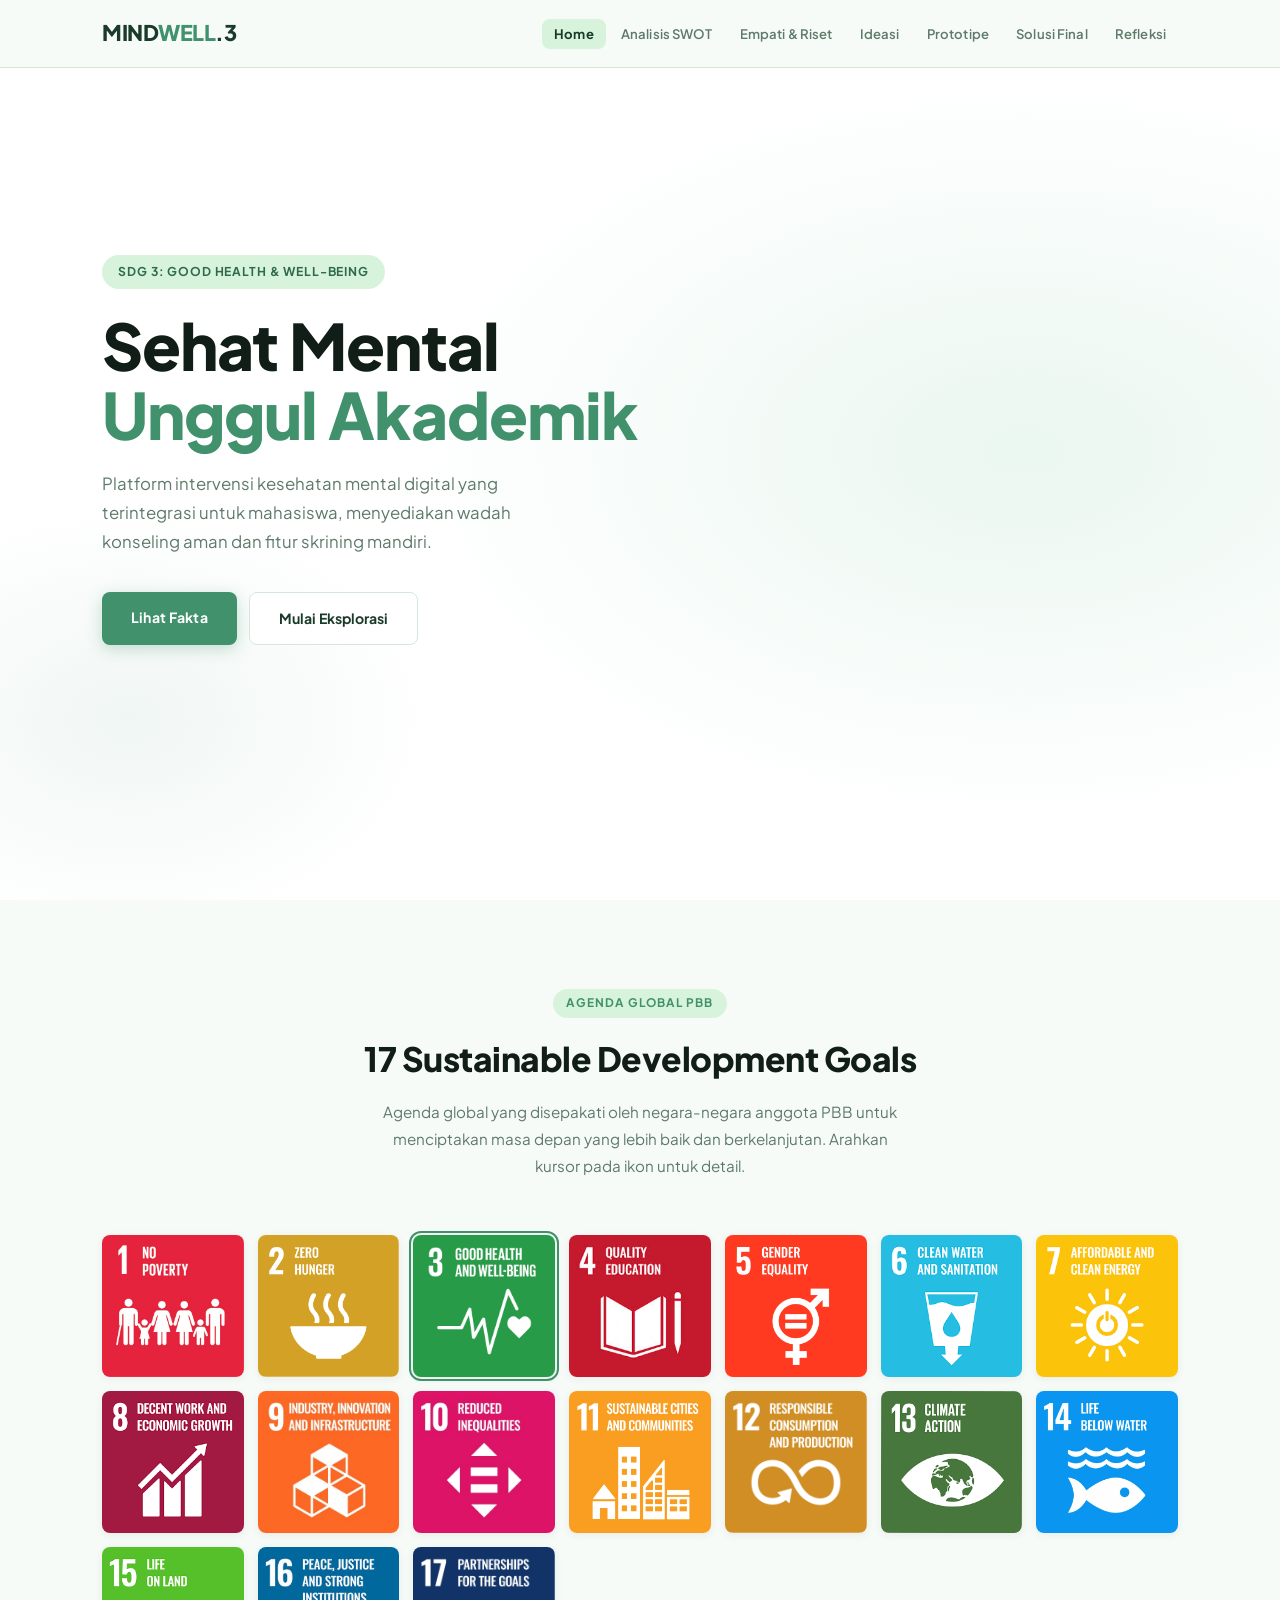
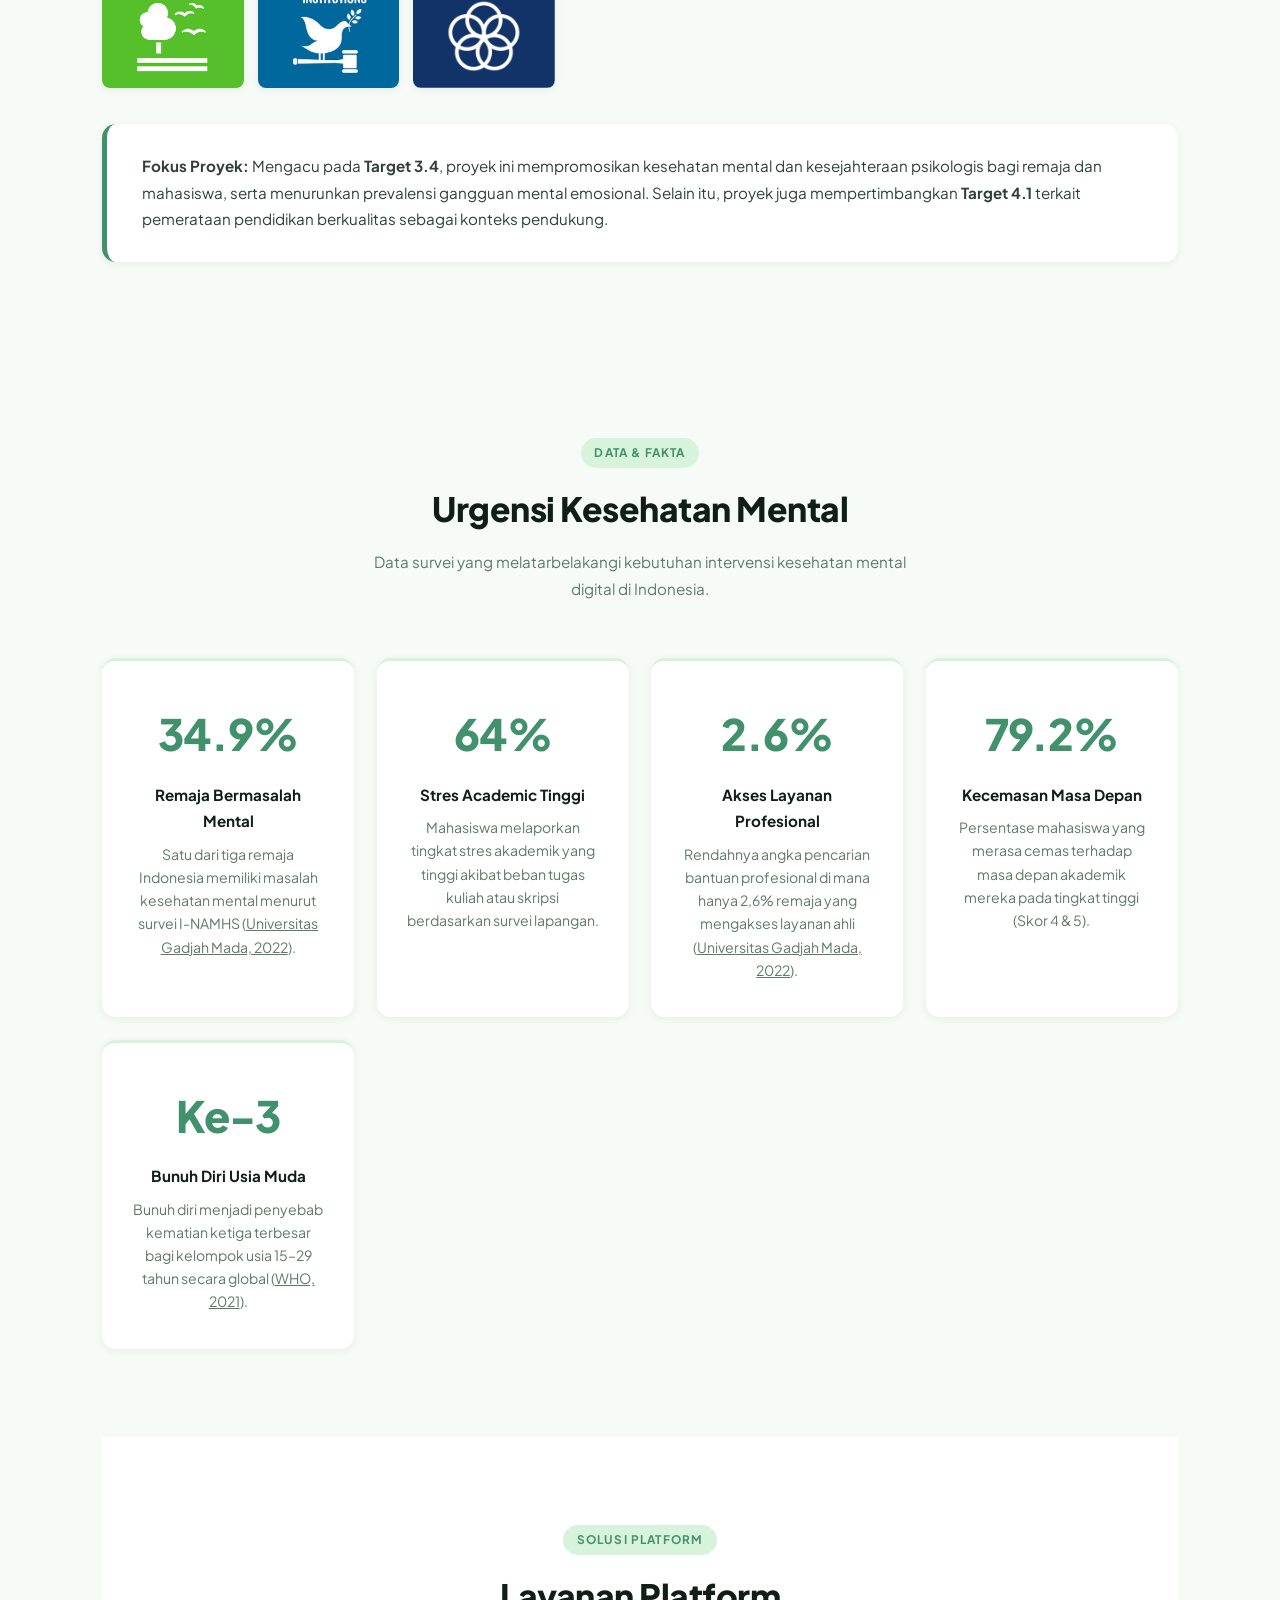
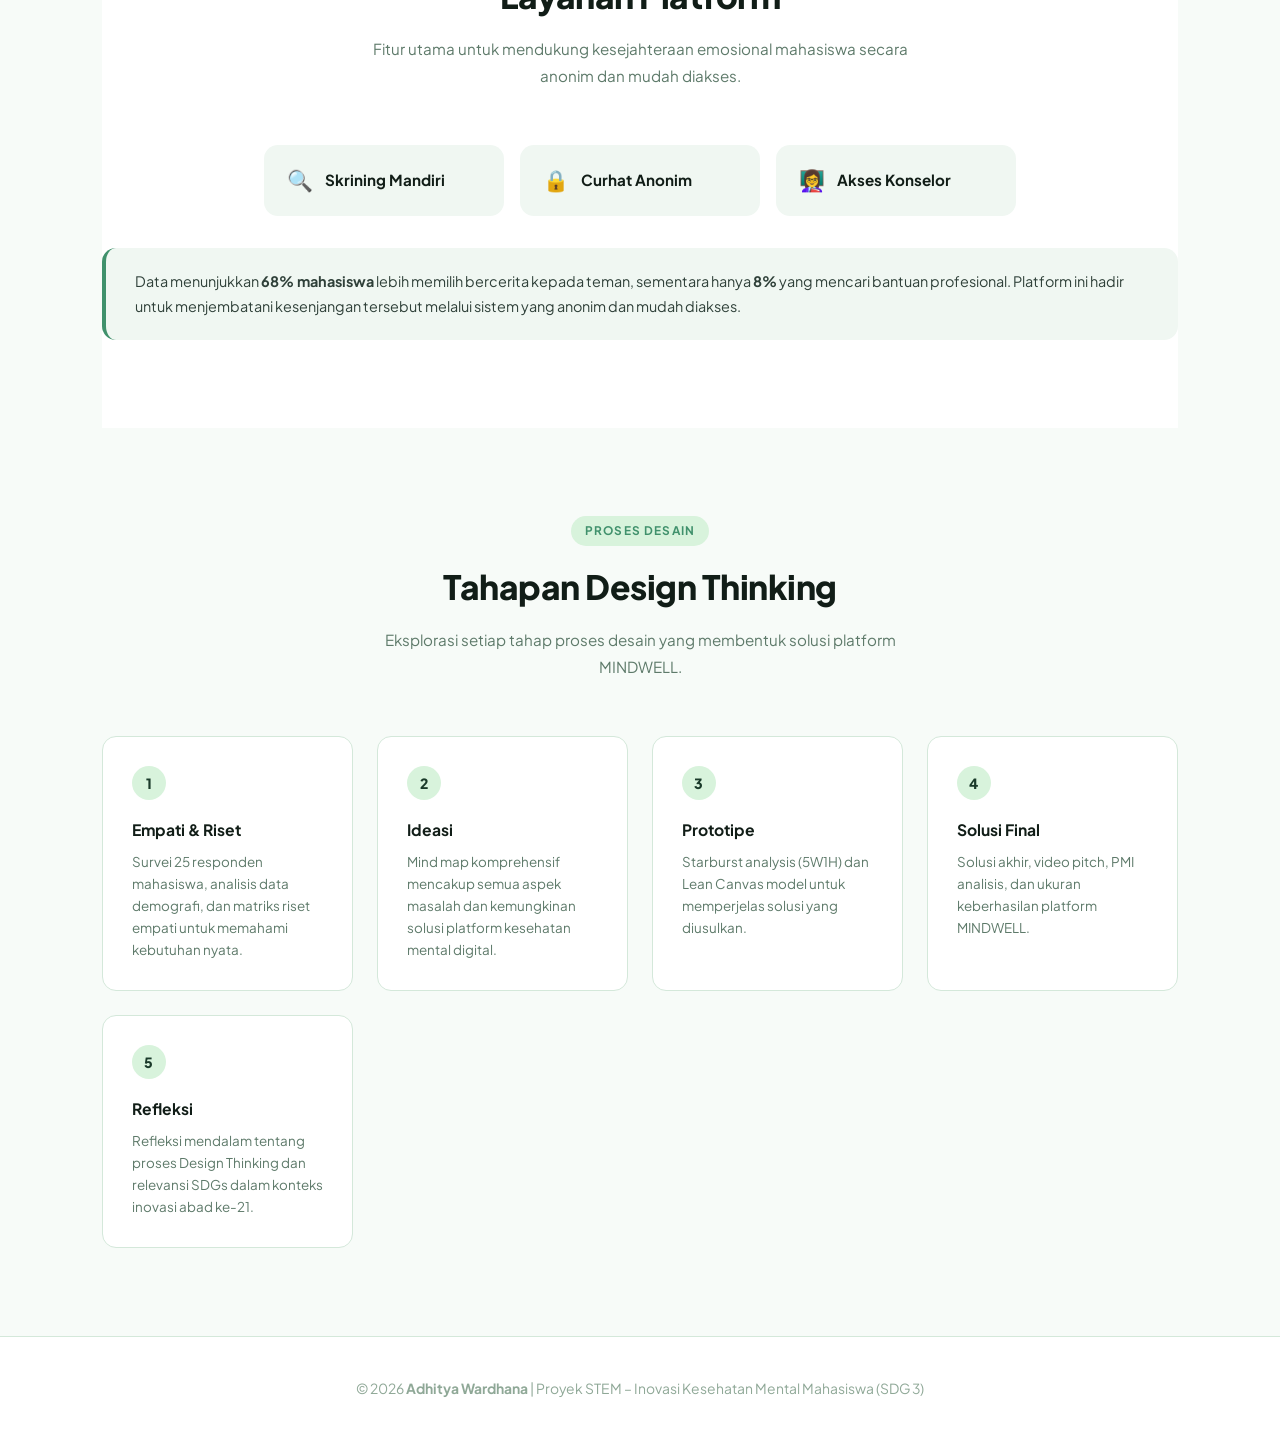
==== commit 8a8bab0b: "final changees maybe" ====
--- a/index.html
+++ b/index.html
@@ -18,6 +18,8 @@
                 <li><a href="empathy.html">Empati &amp; Riset</a></li>
                 <li><a href="ideation.html">Ideasi</a></li>
                 <li><a href="prototype.html">Prototipe</a></li>
+                <li><a href="solution.html">Solusi Final</a></li>
+                <li><a href="reflection.html">Refleksi</a></li>
             </ul>
         </nav>
     </header>
@@ -50,7 +52,7 @@
                 <div class="sdg-icon-card"><div class="sdg-icon-wrapper"><img src="sdg4.png" alt="SDG 4"><div class="sdg-card-overlay"><span>04</span><p>Menjamin pendidikan berkualitas yang inklusif dan merata.</p></div></div></div>
                 <div class="sdg-icon-card"><div class="sdg-icon-wrapper"><img src="sdg5.png" alt="SDG 5"><div class="sdg-card-overlay"><span>05</span><p>Mencapai kesetaraan gender dan memberdayakan perempuan.</p></div></div></div>
                 <div class="sdg-icon-card"><div class="sdg-icon-wrapper"><img src="sdg6.png" alt="SDG 6"><div class="sdg-card-overlay"><span>06</span><p>Menjamin ketersediaan air bersih dan sanitasi berkelanjutan.</p></div></div></div>
-                <div class="sdg-icon-card"><div class="sdg-icon-wrapper"><img src="sdg7.png" alt="SDG 7"><div class="sdg-card-overlay"><span>07</span><p>Menjamin akses energi yang terjangkau dan bersih.</p></div></div></div>
+                <div class="sdg-icon-card"><div class="sdg-icon-wrapper"><img src="sdg7.png" alt="SDG 7"><div class="sdg-card-overlay"><span>07</span><p>Menjamin akses energi yang terjangkau and bersih.</p></div></div></div>
                 <div class="sdg-icon-card"><div class="sdg-icon-wrapper"><img src="sdg8.png" alt="SDG 8"><div class="sdg-card-overlay"><span>08</span><p>Mendukung pertumbuhan ekonomi dan pekerjaan layak.</p></div></div></div>
                 <div class="sdg-icon-card"><div class="sdg-icon-wrapper"><img src="sdg9.png" alt="SDG 9"><div class="sdg-card-overlay"><span>09</span><p>Membangun infrastruktur kuat dan mendukung inovasi.</p></div></div></div>
                 <div class="sdg-icon-card"><div class="sdg-icon-wrapper"><img src="sdg10.png" alt="SDG 10"><div class="sdg-card-overlay"><span>10</span><p>Mengurangi kesenjangan di dalam dan antarnegara.</p></div></div></div>
@@ -79,17 +81,17 @@
                 <div class="fact-item">
                     <span class="stat">34.9%</span>
                     <h3>Remaja Bermasalah Mental</h3>
-                    <p>Satu dari tiga remaja Indonesia memiliki masalah kesehatan mental menurut survei I-NAMHS (Universitas Gadjah Mada, 2022).</p>
+                    <p>Satu dari tiga remaja Indonesia memiliki masalah kesehatan mental menurut survei I-NAMHS (<a href="https://ugm.ac.id/id/berita/23086-hasil-survei-i-namhs-satu-dari-tiga-remaja-indonesia-memiliki-masalah-kesehatan-mental/" target="_blank" style="color: inherit; text-decoration: underline;">Universitas Gadjah Mada, 2022</a>).</p>
                 </div>
                 <div class="fact-item">
                     <span class="stat">64%</span>
-                    <h3>Stres Akademik Tinggi</h3>
+                    <h3>Stres Academic Tinggi</h3>
                     <p>Mahasiswa melaporkan tingkat stres akademik yang tinggi akibat beban tugas kuliah atau skripsi berdasarkan survei lapangan.</p>
                 </div>
                 <div class="fact-item">
                     <span class="stat">2.6%</span>
                     <h3>Akses Layanan Profesional</h3>
-                    <p>Rendahnya angka pencarian bantuan profesional di mana hanya 2,6% remaja yang mengakses layanan ahli (Universitas Gadjah Mada, 2022).</p>
+                    <p>Rendahnya angka pencarian bantuan profesional di mana hanya 2,6% remaja yang mengakses layanan ahli (<a href="https://ugm.ac.id/id/berita/23086-hasil-survei-i-namhs-satu-dari-tiga-remaja-indonesia-memiliki-masalah-kesehatan-mental/" target="_blank" style="color: inherit; text-decoration: underline;">Universitas Gadjah Mada, 2022</a>).</p>
                 </div>
                 <div class="fact-item">
                     <span class="stat">79.2%</span>
@@ -99,7 +101,7 @@
                 <div class="fact-item">
                     <span class="stat">Ke-3</span>
                     <h3>Bunuh Diri Usia Muda</h3>
-                    <p>Bunuh diri menjadi penyebab kematian ketiga terbesar bagi kelompok usia 15–29 tahun secara global (WHO, 2021).</p>
+                    <p>Bunuh diri menjadi penyebab kematian ketiga terbesar bagi kelompok usia 15–29 tahun secara global (<a href="https://www.who.int/news-room/fact-sheets/detail/adolescent-mental-health" target="_blank" style="color: inherit; text-decoration: underline;">WHO, 2021</a>).</p>
                 </div>
             </div>
         </section>
@@ -112,7 +114,7 @@
             </div>
 
             <div class="services-grid">
-                <div class="service-card active">
+                <div class="service-card">
                     <div class="icon">🔍</div>
                     <h3>Skrining Mandiri</h3>
                     <p>Akses halaman skrining tanpa login untuk deteksi dini kondisi mental emosional.</p>
@@ -141,7 +143,7 @@
                 <h2>Tahapan Design Thinking</h2>
                 <p>Eksplorasi setiap tahap proses desain yang membentuk solusi platform MINDWELL.</p>
             </div>
-                        <div class="grid-facts">
+            <div class="grid-facts">
                 <a href="empathy.html" class="dt-card">
                     <div class="dt-num">1</div>
                     <h3>Empati &amp; Riset</h3>
@@ -157,12 +159,12 @@
                     <h3>Prototipe</h3>
                     <p>Starburst analysis (5W1H) dan Lean Canvas model untuk memperjelas solusi yang diusulkan.</p>
                 </a>
-                <a href="" class="dt-card" style="text-decoration:none; color: inherit;">
+                <a href="solution.html" class="dt-card" style="text-decoration:none; color: inherit;">
                     <div class="dt-num">4</div>
-                    <h3>Pengujian &amp; Tinjauan</h3>
+                    <h3>Solusi Final</h3>
                     <p>Solusi akhir, video pitch, PMI analisis, dan ukuran keberhasilan platform MINDWELL.</p>
                 </a>
-                <a href="" class="dt-card" style="text-decoration:none; color: inherit;">
+                <a href="reflection.html" class="dt-card" style="text-decoration:none; color: inherit;">
                     <div class="dt-num">5</div>
                     <h3>Refleksi</h3>
                     <p>Refleksi mendalam tentang proses Design Thinking dan relevansi SDGs dalam konteks inovasi abad ke-21.</p>
@@ -177,4 +179,4 @@
     </footer>
 
 </body>
-</html>
+</html>
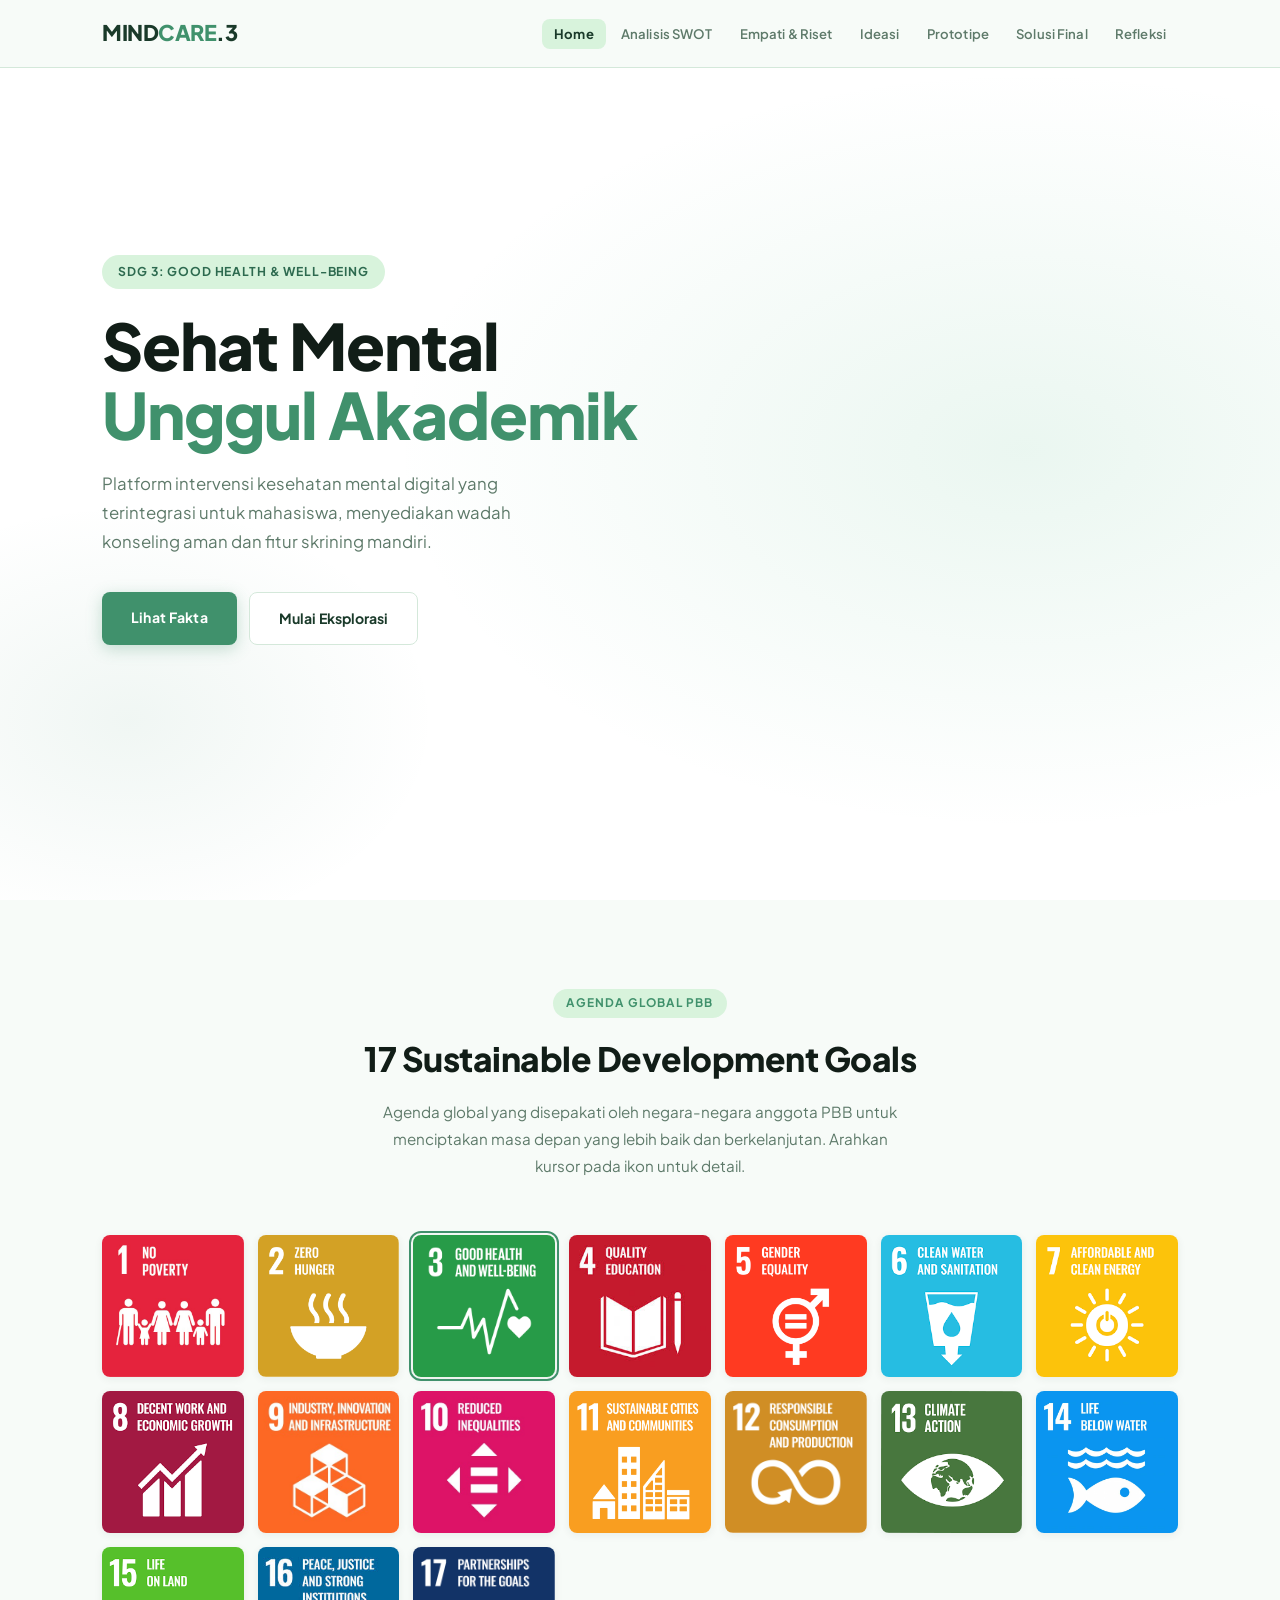
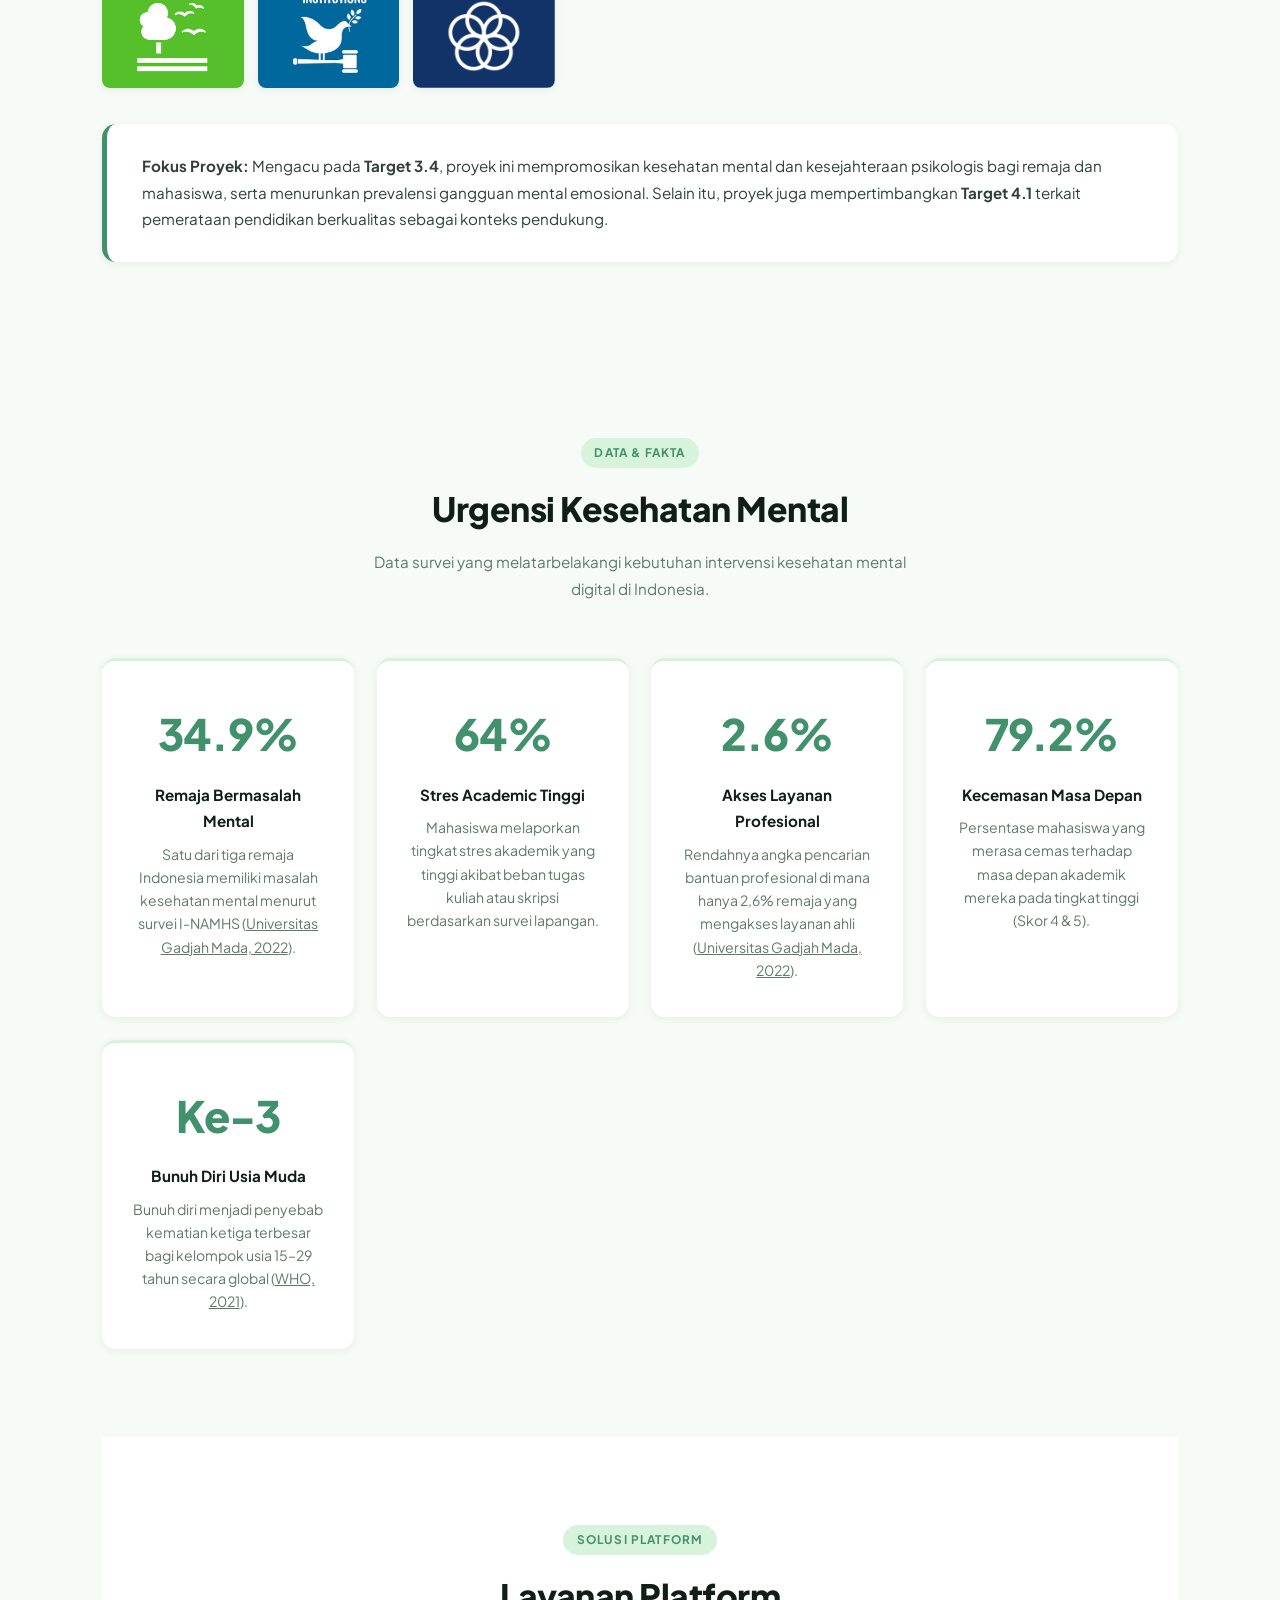
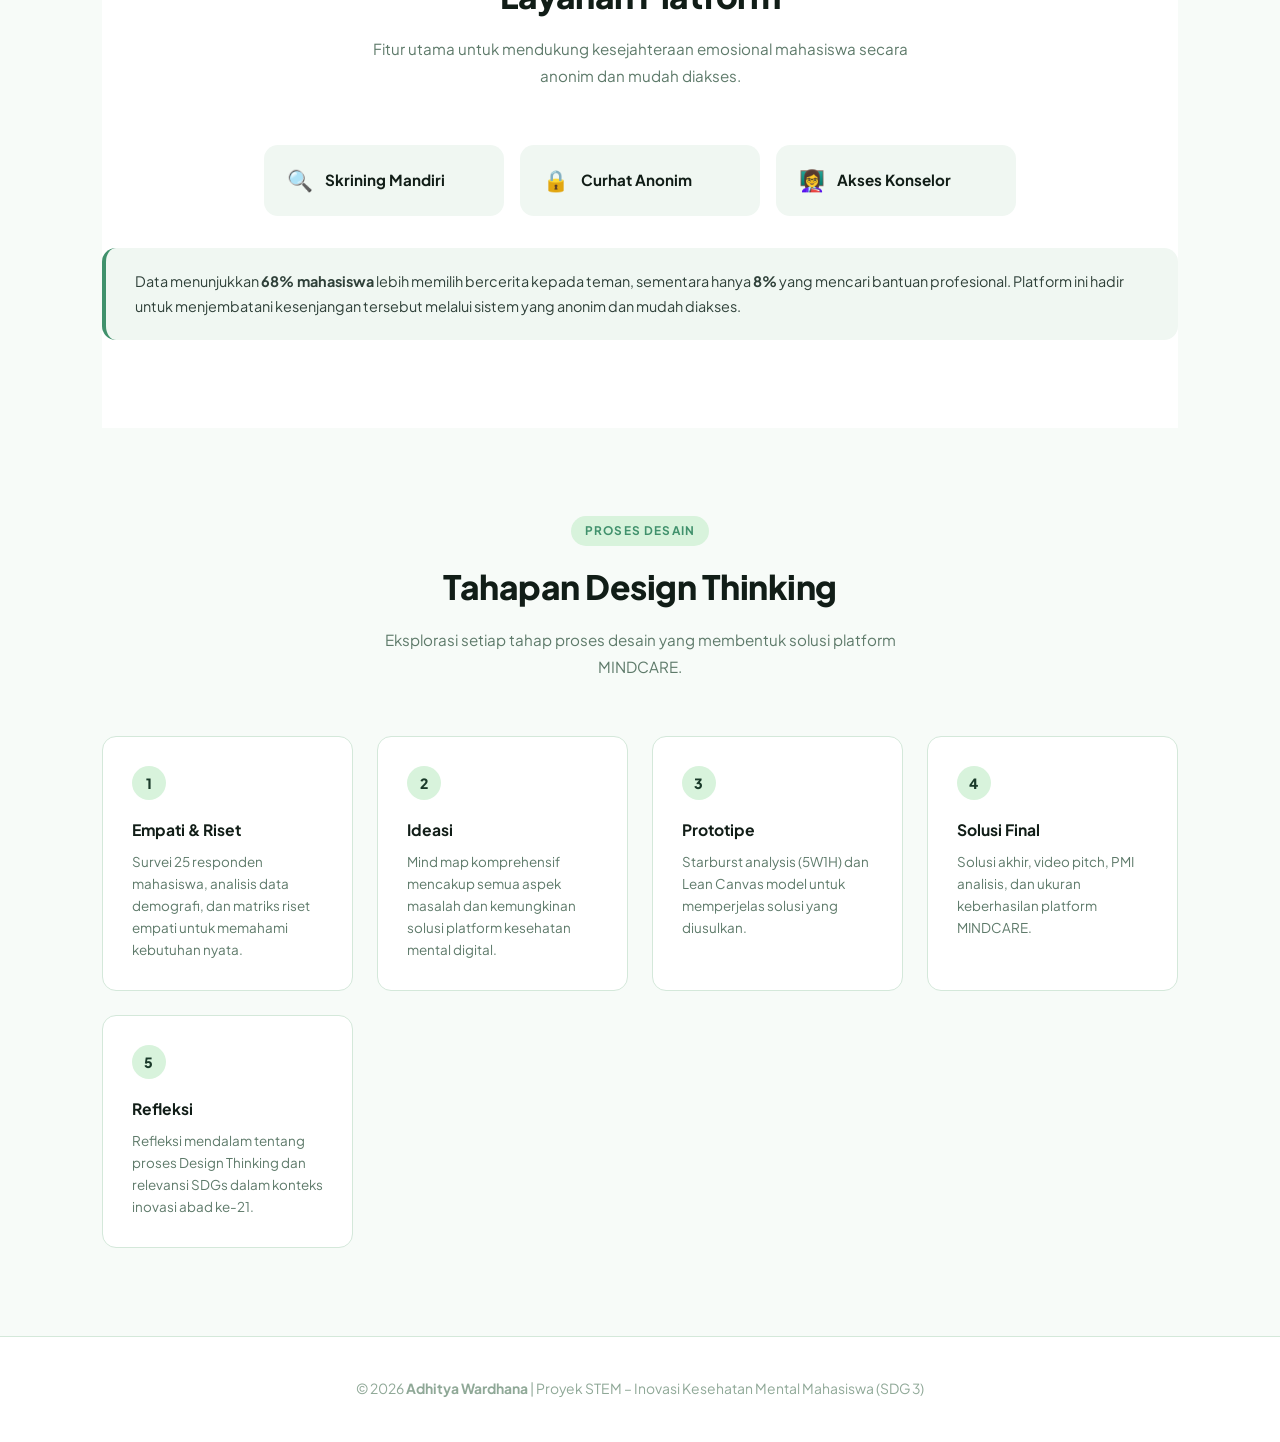
==== commit 53654f4e: "fix" ====
--- a/index.html
+++ b/index.html
@@ -11,7 +11,7 @@
 
     <header>
         <nav class="container">
-            <div class="logo">MIND<span>WELL</span>.3</div>
+            <div class="logo">MIND<span>CARE</span>.3</div>
             <ul class="nav-links">
                 <li><a href="index.html" class="active">Home</a></li>
                 <li><a href="swot.html">Analisis SWOT</a></li>
@@ -141,7 +141,7 @@
             <div class="section-title">
                 <span class="section-eyebrow">Proses Desain</span>
                 <h2>Tahapan Design Thinking</h2>
-                <p>Eksplorasi setiap tahap proses desain yang membentuk solusi platform MINDWELL.</p>
+                <p>Eksplorasi setiap tahap proses desain yang membentuk solusi platform MINDCARE.</p>
             </div>
             <div class="grid-facts">
                 <a href="empathy.html" class="dt-card">
@@ -162,7 +162,7 @@
                 <a href="solution.html" class="dt-card" style="text-decoration:none; color: inherit;">
                     <div class="dt-num">4</div>
                     <h3>Solusi Final</h3>
-                    <p>Solusi akhir, video pitch, PMI analisis, dan ukuran keberhasilan platform MINDWELL.</p>
+                    <p>Solusi akhir, video pitch, PMI analisis, dan ukuran keberhasilan platform MINDCARE.</p>
                 </a>
                 <a href="reflection.html" class="dt-card" style="text-decoration:none; color: inherit;">
                     <div class="dt-num">5</div>
